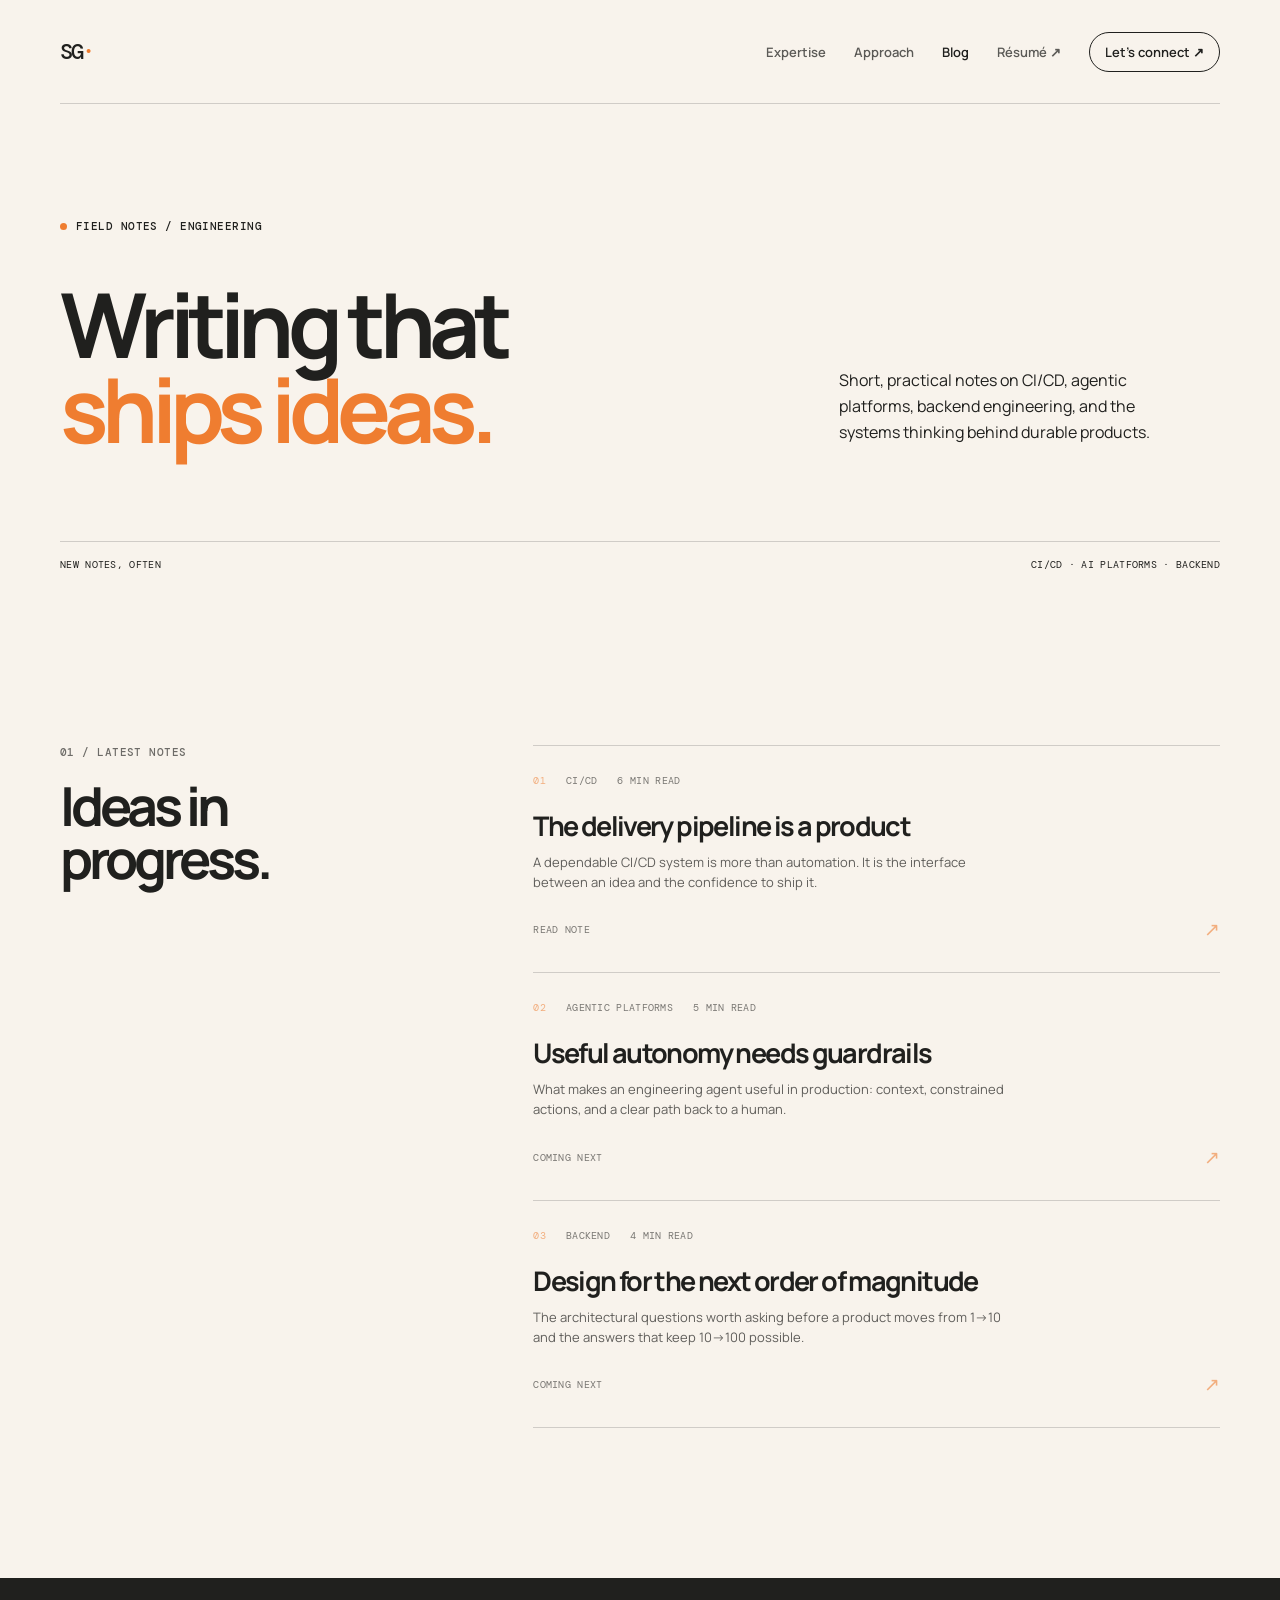
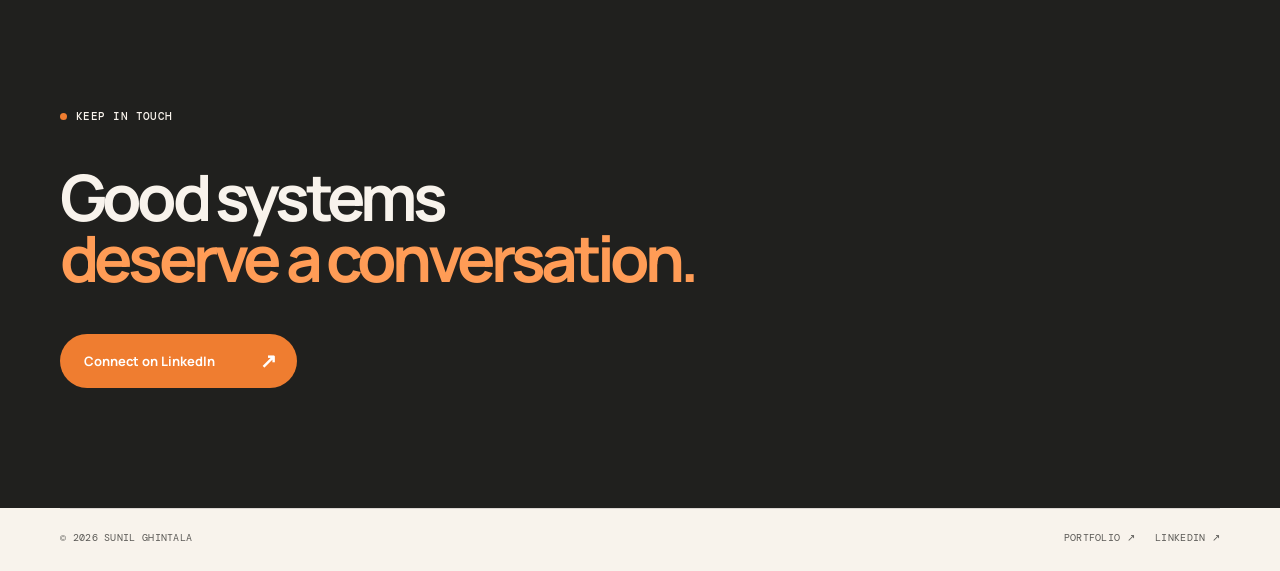
==== blog/index.html @ 512839b2 "Add CI/CD and AI platforms blog section" ====
<!doctype html>
<html lang="en">
  <head>
    <meta charset="UTF-8" />
    <meta name="viewport" content="width=device-width, initial-scale=1.0" />
    <meta name="description" content="Sunil Ghintala's field notes on CI/CD, agentic platforms, backend engineering, and building systems that scale." />
    <meta name="robots" content="index, follow" />
    <link rel="canonical" href="https://sghintala.github.io/blog/" />
    <meta property="og:type" content="website" />
    <meta property="og:url" content="https://sghintala.github.io/blog/" />
    <meta property="og:title" content="Writing — Sunil Ghintala" />
    <meta property="og:description" content="Field notes on CI/CD, agentic platforms, backend engineering, and building systems that scale." />
    <title>Writing — Sunil Ghintala</title>
    <link rel="preconnect" href="https://fonts.googleapis.com" />
    <link rel="preconnect" href="https://fonts.gstatic.com" crossorigin />
    <link href="https://fonts.googleapis.com/css2?family=DM+Mono:wght@400;500&family=Manrope:wght@400;500;600;700;800&display=swap" rel="stylesheet" />
    <link rel="stylesheet" href="../styles.css" />
    <link rel="stylesheet" href="blog.css" />
  </head>
  <body class="blog-page">
    <main>
      <nav class="nav wrap" aria-label="Primary navigation">
        <a class="brand" href="../" aria-label="Sunil Ghintala home">SG<span>·</span></a>
        <div class="nav-links">
          <a href="../#expertise">Expertise</a>
          <a href="../#approach">Approach</a>
          <a class="active" href="./">Blog</a>
          <a href="../assets/Sunil_Ghintala_Resume.pdf" target="_blank" rel="noreferrer">Résumé ↗</a>
          <a class="nav-contact" href="https://www.linkedin.com/in/sunil-ghintala/" target="_blank" rel="noreferrer">Let’s connect <span aria-hidden="true">↗</span></a>
        </div>
      </nav>

      <header class="blog-hero wrap">
        <p class="eyebrow"><span></span> Field notes / Engineering</p>
        <div class="blog-hero-grid">
          <h1>Writing that<br /><em>ships ideas.</em></h1>
          <p>Short, practical notes on CI/CD, agentic platforms, backend engineering, and the systems thinking behind durable products.</p>
        </div>
        <div class="blog-rule"><span>New notes, often</span><span>CI/CD · AI platforms · Backend</span></div>
      </header>

      <section class="posts wrap" aria-labelledby="latest-heading">
        <div class="posts-heading">
          <p class="label">01 / Latest notes</p>
          <h2 id="latest-heading">Ideas in<br />progress.</h2>
        </div>
        <div class="post-list">
          <article class="post-card featured-post">
            <div class="post-meta"><span>01</span><span>CI/CD</span><span>6 min read</span></div>
            <h3><a href="delivery-pipeline-is-a-product.html">The delivery pipeline is a product</a></h3>
            <p>A dependable CI/CD system is more than automation. It is the interface between an idea and the confidence to ship it.</p>
            <div class="post-bottom"><span>Read note</span><a class="post-arrow" href="delivery-pipeline-is-a-product.html" aria-label="Read The delivery pipeline is a product">↗</a></div>
          </article>
          <article class="post-card">
            <div class="post-meta"><span>02</span><span>Agentic platforms</span><span>5 min read</span></div>
            <h3>Useful autonomy needs guardrails</h3>
            <p>What makes an engineering agent useful in production: context, constrained actions, and a clear path back to a human.</p>
            <div class="post-bottom"><span>Coming next</span><span class="post-arrow">↗</span></div>
          </article>
          <article class="post-card">
            <div class="post-meta"><span>03</span><span>Backend</span><span>4 min read</span></div>
            <h3>Design for the next order of magnitude</h3>
            <p>The architectural questions worth asking before a product moves from 1→10 and the answers that keep 10→100 possible.</p>
            <div class="post-bottom"><span>Coming next</span><span class="post-arrow">↗</span></div>
          </article>
        </div>
      </section>

      <section class="blog-cta">
        <div class="wrap blog-cta-inner">
          <p class="eyebrow"><span></span> Keep in touch</p>
          <h2>Good systems<br /><em>deserve a conversation.</em></h2>
          <a class="cta" href="https://www.linkedin.com/in/sunil-ghintala/" target="_blank" rel="noreferrer">Connect on LinkedIn <span>↗</span></a>
        </div>
      </section>
    </main>
    <footer class="wrap"><span>© <span id="year"></span> Sunil Ghintala</span><span class="footer-links"><a href="../">Portfolio ↗</a><a href="https://www.linkedin.com/in/sunil-ghintala/" target="_blank" rel="noreferrer">LinkedIn ↗</a></span></footer>
    <script>document.getElementById('year').textContent = new Date().getFullYear();</script>
  </body>
</html>
---- styles.css ----
:root { --ink:#20201e; --cream:#f8f3ec; --orange:#ef7d30; --line:rgba(32,32,30,.18); }
* { box-sizing:border-box; }
html { scroll-behavior:smooth; }
body { margin:0; background:var(--cream); color:var(--ink); font-family:Manrope,Arial,sans-serif; }
a { color:inherit; text-decoration:none; }
.wrap { width:min(1160px, calc(100% - 56px)); margin-inline:auto; }
.nav { height:104px; display:flex; justify-content:space-between; align-items:center; border-bottom:1px solid var(--line); }
.brand { font:500 22px/1 "DM Mono",monospace; letter-spacing:-.1em; }.brand span{ color:var(--orange); }
.nav-links { display:flex; align-items:center; gap:28px; font-size:13px; font-weight:600; }.nav-links>a:not(.nav-contact){ opacity:.72; transition:opacity .2s; }.nav-links>a:not(.nav-contact):hover{opacity:1;}
.nav-contact { border:1px solid var(--ink); border-radius:999px; padding:10px 15px; transition:background .2s,color .2s; }.nav-contact:hover{background:var(--ink);color:var(--cream)}
.hero { padding:105px 0 34px; }.eyebrow,.label { font:500 11px/1.4 "DM Mono",monospace; text-transform:uppercase; letter-spacing:.04em; }.eyebrow{ display:flex;align-items:center;gap:9px; }.eyebrow span{ width:7px;height:7px;border-radius:50%;background:var(--orange);display:inline-block; }
.hero-grid { display:grid;grid-template-columns:1.55fr .7fr;gap:45px;align-items:end;margin-top:47px; }.hero h1,.closing h2,.section-heading h2 { margin:0; letter-spacing:-.075em; font-size:clamp(50px,7.35vw,104px); font-weight:700; line-height:.94; }.hero h1 em,.closing h2 em { color:var(--orange); font-style:normal; }
.hero-intro { max-width:330px; padding-bottom:6px; }.hero-intro p{ font-size:16px;line-height:1.65;margin:0 0 30px; }.hero-actions{display:flex;flex-wrap:wrap;gap:22px}.text-link{font-size:13px;font-weight:700;border-bottom:1px solid var(--ink);padding-bottom:7px;}.text-link span{color:var(--orange);margin-left:6px;font-size:17px;}
.hero-footer { display:flex; justify-content:space-between; margin-top:92px; padding-top:16px; border-top:1px solid var(--line); font:400 10px "DM Mono",monospace; text-transform:uppercase; letter-spacing:.03em; }
.expertise { padding:150px 0 144px; display:grid;grid-template-columns:.74fr 1.26fr;gap:70px; }.section-heading h2{font-size:clamp(34px,4.2vw,58px); margin-top:20px;line-height:.98;}.label{opacity:.64;margin:0;}
.capabilities { border-top:1px solid var(--line); }.capability{min-height:168px;border-bottom:1px solid var(--line); display:grid;grid-template-columns:48px 1fr 28px;gap:15px;padding:25px 0;transition:padding .25s,background .25s;}.capability:hover{padding-inline:13px;background:rgba(239,125,48,.09)}.number{font:400 11px "DM Mono",monospace;opacity:.6}.capability h3{margin:0;font-size:23px;letter-spacing:-.05em;line-height:1.05}.capability p{margin:14px 0 0;max-width:430px;font-size:13px;line-height:1.55;opacity:.7}.arrow{font-size:19px;color:var(--orange);}
.writing{padding:0 0 150px;display:grid;grid-template-columns:.74fr 1.26fr;gap:70px}.writing-copy{border-top:1px solid var(--line);padding-top:23px;max-width:500px}.writing-copy p{font-size:22px;line-height:1.3;letter-spacing:-.04em;margin:0 0 29px}.writing-copy .text-link{display:inline-block}
.approach { background:var(--ink); color:var(--cream); padding:126px 0; }.approach-inner{display:grid;grid-template-columns:.85fr 1.15fr;gap:80px;}.light .label{opacity:.55}.stages{border-top:1px solid rgba(248,243,236,.28)}.stage{padding:24px 0 28px;border-bottom:1px solid rgba(248,243,236,.28);display:grid;grid-template-columns:48px 1fr;gap:15px;font-size:13px;line-height:1.6}.stage>span{font:400 11px "DM Mono",monospace;opacity:.55}.stage-title{font-size:24px;letter-spacing:-.05em;font-weight:700;line-height:1;margin:0 0 11px;color:#ff9c56}.stage div>p:last-child{max-width:410px;margin:0;color:rgba(248,243,236,.66)}
.closing{padding:140px 0 130px}.closing h2{margin-top:45px}.cta{display:inline-flex;align-items:center;gap:45px;margin-top:52px;background:var(--orange);color:#fff;padding:18px 20px 18px 24px;border-radius:999px;font-size:13px;font-weight:700;transition:transform .2s,background .2s}.cta:hover{transform:translateY(-3px);background:#dd6c20}.cta span{font-size:20px;line-height:0}footer{border-top:1px solid var(--line);padding:22px 0 27px;display:flex;justify-content:space-between;font:400 10px "DM Mono",monospace;text-transform:uppercase;letter-spacing:.03em;opacity:.72}.footer-links{display:flex;gap:20px}
@media (max-width:700px){.wrap{width:min(100% - 36px,1160px)}.nav{height:75px}.nav-links>a:not(.nav-contact){display:none}.nav-contact{font-size:12px;padding:8px 12px}.hero{padding-top:72px}.hero-grid,.expertise,.writing,.approach-inner{grid-template-columns:1fr;gap:36px}.hero-intro{max-width:390px}.hero-footer{margin-top:64px;gap:12px;line-height:1.5}.hero-footer p:last-child{text-align:right}.expertise{padding:92px 0}.writing{padding-bottom:92px}.writing-copy p{font-size:19px}.capability{min-height:150px}.approach{padding:90px 0}.closing{padding:95px 0}.closing h2{margin-top:34px}.cta{margin-top:38px}footer{font-size:9px}}
---- blog/blog.css ----
.blog-page .nav-links .active{opacity:1}.blog-hero{padding:104px 0 34px}.blog-hero-grid{display:grid;grid-template-columns:1.3fr .7fr;gap:70px;align-items:end;margin-top:48px}.blog-hero h1{margin:0;letter-spacing:-.075em;font-size:clamp(50px,7vw,96px);font-weight:700;line-height:.94}.blog-hero h1 em{color:var(--orange);font-style:normal}.blog-hero-grid>p{max-width:330px;margin:0 0 5px;font-size:16px;line-height:1.65}.blog-rule{display:flex;justify-content:space-between;border-top:1px solid var(--line);padding-top:16px;margin-top:90px;font:400 10px "DM Mono",monospace;text-transform:uppercase;letter-spacing:.03em}.posts{padding:140px 0 150px;display:grid;grid-template-columns:.74fr 1.26fr;gap:70px}.posts-heading h2{font-size:clamp(34px,4.2vw,58px);margin-top:20px;letter-spacing:-.075em;line-height:.98}.post-list{border-top:1px solid var(--line)}.post-card{padding:28px 0 30px;border-bottom:1px solid var(--line);transition:padding .25s,background .25s}.post-card:hover{padding-inline:13px;background:rgba(239,125,48,.09)}.post-meta{display:flex;gap:20px;font:400 10px "DM Mono",monospace;text-transform:uppercase;letter-spacing:.03em;opacity:.58}.post-meta span:first-child{color:var(--orange);opacity:1}.post-card h3{font-size:27px;line-height:1.04;letter-spacing:-.06em;margin:25px 0 12px}.post-card p{font-size:13px;line-height:1.55;opacity:.7;max-width:480px;margin:0}.post-bottom{display:flex;justify-content:space-between;align-items:center;margin-top:25px;font:400 10px "DM Mono",monospace;text-transform:uppercase;letter-spacing:.03em;opacity:.58}.post-arrow{font-size:19px;color:var(--orange);opacity:1}.blog-cta{background:var(--ink);color:var(--cream);padding:120px 0}.blog-cta h2{margin:43px 0 0;letter-spacing:-.075em;font-size:clamp(40px,5vw,70px);line-height:.95}.blog-cta h2 em{font-style:normal;color:#ff9c56}.blog-cta .cta{margin-top:45px}.blog-page footer{background:var(--cream)}
@media(max-width:700px){.blog-hero{padding-top:72px}.blog-hero-grid,.posts{grid-template-columns:1fr;gap:36px}.blog-hero-grid>p{max-width:390px}.blog-rule{margin-top:64px;gap:14px;line-height:1.5}.blog-rule span:last-child{text-align:right}.posts{padding:92px 0}.post-card h3{font-size:24px}.blog-cta{padding:90px 0}.blog-cta h2{margin-top:34px}}
.article-shell{padding:105px 0 135px}.article-header{max-width:920px}.back-link{font:400 11px "DM Mono",monospace;text-transform:uppercase;letter-spacing:.03em;opacity:.65}.article-meta{display:flex;gap:20px;margin-top:68px;font:400 10px "DM Mono",monospace;text-transform:uppercase;letter-spacing:.03em;opacity:.6}.article-meta span:first-child{color:var(--orange);opacity:1}.article-header h1{margin:27px 0 0;letter-spacing:-.075em;font-size:clamp(52px,7vw,98px);line-height:.93}.article-header h1 em{font-style:normal;color:var(--orange)}.article-dek{font-size:20px;line-height:1.45;letter-spacing:-.04em;max-width:530px;margin:36px 0 0;opacity:.72}.article-body{max-width:660px;margin-top:100px}.article-body p{font-size:17px;line-height:1.78;margin:0 0 26px}.article-body .dropcap:first-letter{font-size:66px;line-height:.78;float:left;padding:8px 9px 0 0;font-weight:700;color:var(--orange)}.article-body h2{font-size:30px;letter-spacing:-.06em;line-height:1.05;margin:67px 0 18px}.article-body ul{padding-left:22px;margin:0 0 28px}.article-body li{font-size:16px;line-height:1.8;padding-left:5px}.article-signoff{display:flex;justify-content:space-between;border-top:1px solid var(--line);padding-top:19px;margin-top:65px;font:400 11px "DM Mono",monospace;text-transform:uppercase;letter-spacing:.03em}.article-signoff a{color:var(--orange)}
@media(max-width:700px){.article-shell{padding:72px 0 95px}.article-meta{margin-top:48px;gap:11px;flex-wrap:wrap}.article-header h1{font-size:clamp(46px,14vw,75px)}.article-dek{font-size:18px}.article-body{margin-top:70px}.article-body p{font-size:16px}.article-body h2{font-size:27px;margin-top:52px}.article-signoff{gap:20px;line-height:1.5;flex-wrap:wrap}}
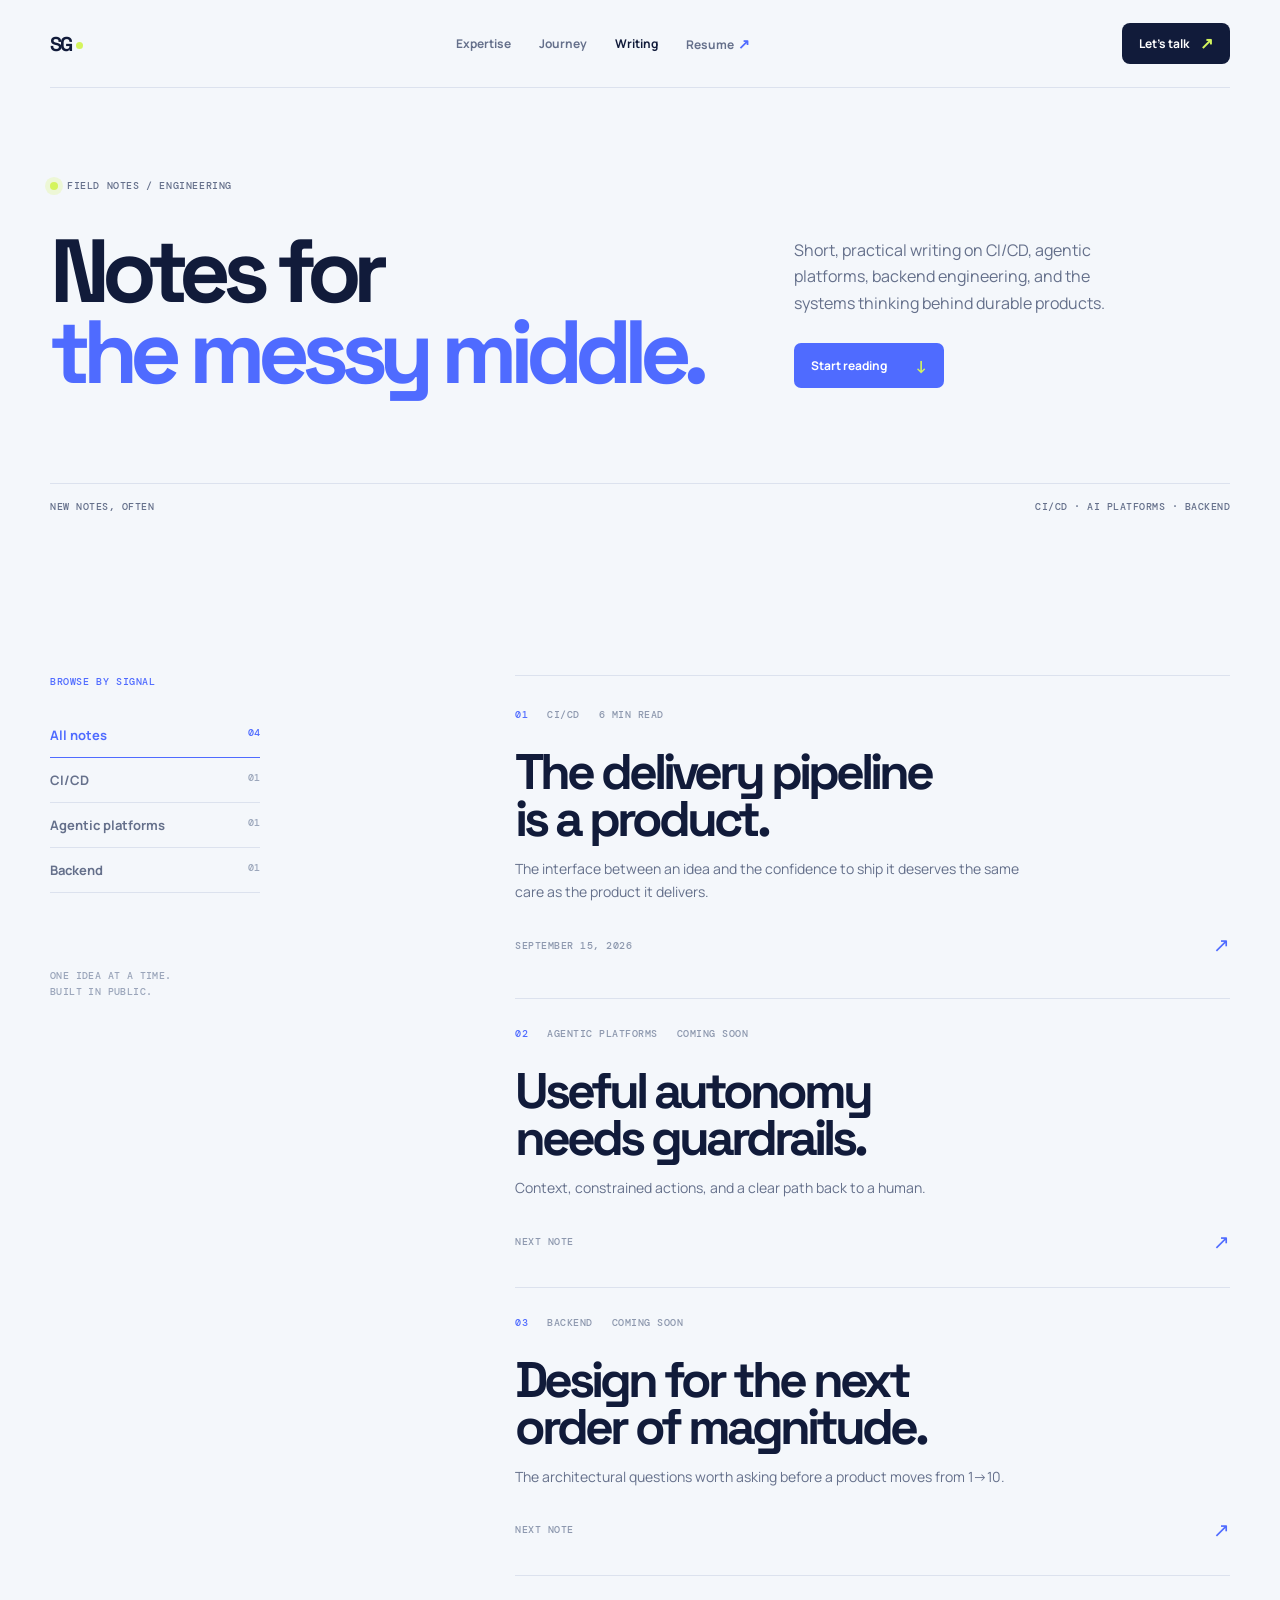
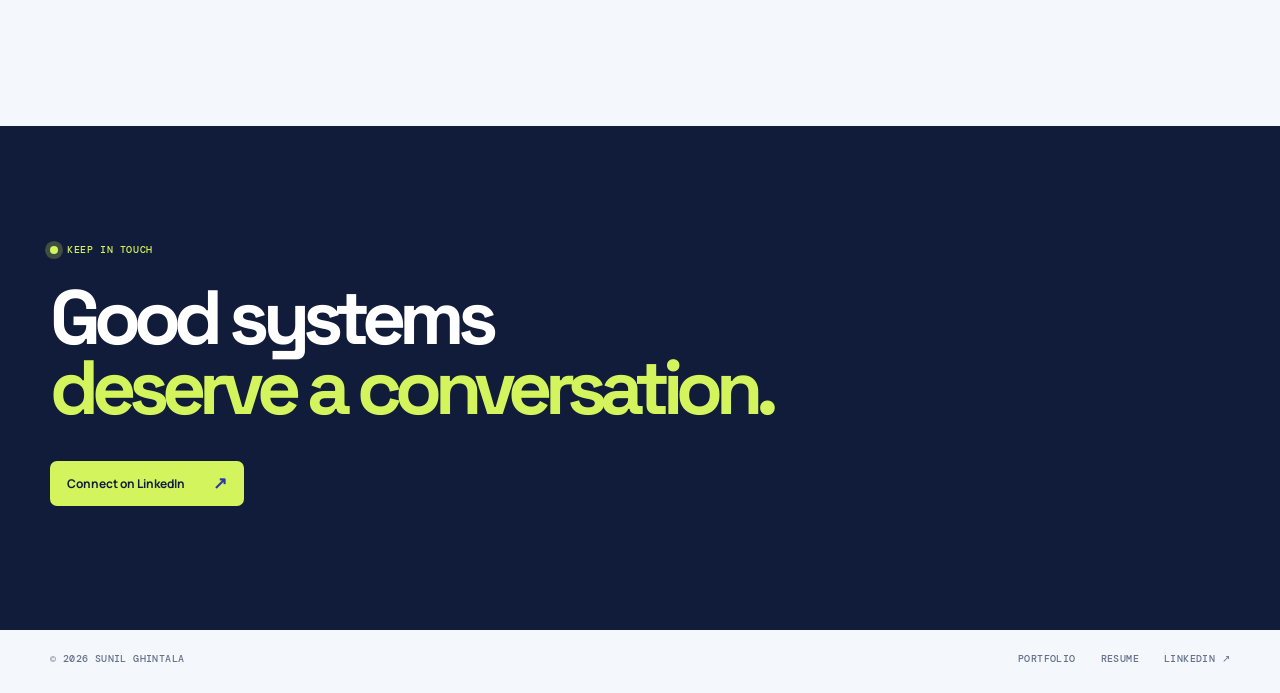
==== commit 30229178: "Redesign portfolio with proof-led navy and lime system" ====
--- a/blog/index.html
+++ b/blog/index.html
@@ -13,68 +13,33 @@
     <title>Writing — Sunil Ghintala</title>
     <link rel="preconnect" href="https://fonts.googleapis.com" />
     <link rel="preconnect" href="https://fonts.gstatic.com" crossorigin />
-    <link href="https://fonts.googleapis.com/css2?family=DM+Mono:wght@400;500&family=Manrope:wght@400;500;600;700;800&display=swap" rel="stylesheet" />
+    <link href="https://fonts.googleapis.com/css2?family=DM+Mono:wght@400;500&family=Manrope:wght@400;500;600;700;800&family=Space+Grotesk:wght@500;600;700&display=swap" rel="stylesheet" />
     <link rel="stylesheet" href="../styles.css" />
     <link rel="stylesheet" href="blog.css" />
   </head>
   <body class="blog-page">
+    <header class="site-header wrap">
+      <a class="logo" href="../" aria-label="Sunil Ghintala home"><span>SG</span><i></i></a>
+      <nav aria-label="Primary navigation"><a href="../#expertise">Expertise</a><a href="../#journey">Journey</a><a class="active" href="./">Writing</a><a href="../assets/Sunil_Ghintala_Resume.pdf" target="_blank" rel="noreferrer">Resume <b>↗</b></a></nav>
+      <a class="header-cta" href="https://www.linkedin.com/in/sunil-ghintala/" target="_blank" rel="noreferrer">Let’s talk <span>↗</span></a>
+    </header>
     <main>
-      <nav class="nav wrap" aria-label="Primary navigation">
-        <a class="brand" href="../" aria-label="Sunil Ghintala home">SG<span>·</span></a>
-        <div class="nav-links">
-          <a href="../#expertise">Expertise</a>
-          <a href="../#approach">Approach</a>
-          <a class="active" href="./">Blog</a>
-          <a href="../assets/Sunil_Ghintala_Resume.pdf" target="_blank" rel="noreferrer">Résumé ↗</a>
-          <a class="nav-contact" href="https://www.linkedin.com/in/sunil-ghintala/" target="_blank" rel="noreferrer">Let’s connect <span aria-hidden="true">↗</span></a>
-        </div>
-      </nav>
-
       <header class="blog-hero wrap">
-        <p class="eyebrow"><span></span> Field notes / Engineering</p>
-        <div class="blog-hero-grid">
-          <h1>Writing that<br /><em>ships ideas.</em></h1>
-          <p>Short, practical notes on CI/CD, agentic platforms, backend engineering, and the systems thinking behind durable products.</p>
-        </div>
+        <p class="kicker"><span class="pulse"></span> Field notes / Engineering</p>
+        <div class="blog-hero-grid"><div><h1>Notes for<br /><mark>the messy middle.</mark></h1></div><div><p>Short, practical writing on CI/CD, agentic platforms, backend engineering, and the systems thinking behind durable products.</p><a class="button button-primary" href="#latest">Start reading <span>↓</span></a></div></div>
         <div class="blog-rule"><span>New notes, often</span><span>CI/CD · AI platforms · Backend</span></div>
       </header>
-
-      <section class="posts wrap" aria-labelledby="latest-heading">
-        <div class="posts-heading">
-          <p class="label">01 / Latest notes</p>
-          <h2 id="latest-heading">Ideas in<br />progress.</h2>
-        </div>
-        <div class="post-list">
-          <article class="post-card featured-post">
-            <div class="post-meta"><span>01</span><span>CI/CD</span><span>6 min read</span></div>
-            <h3><a href="delivery-pipeline-is-a-product.html">The delivery pipeline is a product</a></h3>
-            <p>A dependable CI/CD system is more than automation. It is the interface between an idea and the confidence to ship it.</p>
-            <div class="post-bottom"><span>Read note</span><a class="post-arrow" href="delivery-pipeline-is-a-product.html" aria-label="Read The delivery pipeline is a product">↗</a></div>
-          </article>
-          <article class="post-card">
-            <div class="post-meta"><span>02</span><span>Agentic platforms</span><span>5 min read</span></div>
-            <h3>Useful autonomy needs guardrails</h3>
-            <p>What makes an engineering agent useful in production: context, constrained actions, and a clear path back to a human.</p>
-            <div class="post-bottom"><span>Coming next</span><span class="post-arrow">↗</span></div>
-          </article>
-          <article class="post-card">
-            <div class="post-meta"><span>03</span><span>Backend</span><span>4 min read</span></div>
-            <h3>Design for the next order of magnitude</h3>
-            <p>The architectural questions worth asking before a product moves from 1→10 and the answers that keep 10→100 possible.</p>
-            <div class="post-bottom"><span>Coming next</span><span class="post-arrow">↗</span></div>
-          </article>
+      <section class="blog-content wrap" id="latest">
+        <aside class="blog-sidebar"><p class="eyebrow">Browse by signal</p><a class="topic active" href="#latest">All notes <span>04</span></a><a class="topic" href="#cicd">CI/CD <span>01</span></a><a class="topic" href="#agents">Agentic platforms <span>01</span></a><a class="topic" href="#backend">Backend <span>01</span></a><p class="sidebar-note">One idea at a time.<br />Built in public.</p></aside>
+        <div class="post-feed">
+          <article class="post-card post-featured" id="cicd"><div class="post-meta"><span>01</span><span>CI/CD</span><span>6 min read</span></div><h2><a href="delivery-pipeline-is-a-product.html">The delivery pipeline<br />is a product.</a></h2><p>The interface between an idea and the confidence to ship it deserves the same care as the product it delivers.</p><div class="post-bottom"><time datetime="2026-09-15">September 15, 2026</time><a class="post-arrow" href="delivery-pipeline-is-a-product.html" aria-label="Read The delivery pipeline is a product">↗</a></div></article>
+          <article class="post-card" id="agents"><div class="post-meta"><span>02</span><span>Agentic platforms</span><span>Coming soon</span></div><h2>Useful autonomy<br />needs guardrails.</h2><p>Context, constrained actions, and a clear path back to a human.</p><div class="post-bottom"><span>Next note</span><span class="post-arrow">↗</span></div></article>
+          <article class="post-card" id="backend"><div class="post-meta"><span>03</span><span>Backend</span><span>Coming soon</span></div><h2>Design for the next<br />order of magnitude.</h2><p>The architectural questions worth asking before a product moves from 1→10.</p><div class="post-bottom"><span>Next note</span><span class="post-arrow">↗</span></div></article>
         </div>
       </section>
-
-      <section class="blog-cta">
-        <div class="wrap blog-cta-inner">
-          <p class="eyebrow"><span></span> Keep in touch</p>
-          <h2>Good systems<br /><em>deserve a conversation.</em></h2>
-          <a class="cta" href="https://www.linkedin.com/in/sunil-ghintala/" target="_blank" rel="noreferrer">Connect on LinkedIn <span>↗</span></a>
-        </div>
-      </section>
+      <section class="blog-cta"><div class="wrap"><p class="eyebrow eyebrow-light"><span class="pulse"></span> Keep in touch</p><h2>Good systems<br /><em>deserve a conversation.</em></h2><a class="button button-primary" href="https://www.linkedin.com/in/sunil-ghintala/" target="_blank" rel="noreferrer">Connect on LinkedIn <span>↗</span></a></div></section>
     </main>
-    <footer class="wrap"><span>© <span id="year"></span> Sunil Ghintala</span><span class="footer-links"><a href="../">Portfolio ↗</a><a href="https://www.linkedin.com/in/sunil-ghintala/" target="_blank" rel="noreferrer">LinkedIn ↗</a></span></footer>
+    <footer class="site-footer wrap"><span>© <span id="year"></span> Sunil Ghintala</span><span class="footer-links"><a href="../">Portfolio</a><a href="../assets/Sunil_Ghintala_Resume.pdf" target="_blank" rel="noreferrer">Resume</a><a href="https://www.linkedin.com/in/sunil-ghintala/" target="_blank" rel="noreferrer">LinkedIn ↗</a></span></footer>
     <script>document.getElementById('year').textContent = new Date().getFullYear();</script>
   </body>
 </html>
--- a/styles.css
+++ b/styles.css
@@ -1,20 +1,88 @@
-:root { --ink:#20201e; --cream:#f8f3ec; --orange:#ef7d30; --line:rgba(32,32,30,.18); }
-* { box-sizing:border-box; }
-html { scroll-behavior:smooth; }
-body { margin:0; background:var(--cream); color:var(--ink); font-family:Manrope,Arial,sans-serif; }
-a { color:inherit; text-decoration:none; }
-.wrap { width:min(1160px, calc(100% - 56px)); margin-inline:auto; }
-.nav { height:104px; display:flex; justify-content:space-between; align-items:center; border-bottom:1px solid var(--line); }
-.brand { font:500 22px/1 "DM Mono",monospace; letter-spacing:-.1em; }.brand span{ color:var(--orange); }
-.nav-links { display:flex; align-items:center; gap:28px; font-size:13px; font-weight:600; }.nav-links>a:not(.nav-contact){ opacity:.72; transition:opacity .2s; }.nav-links>a:not(.nav-contact):hover{opacity:1;}
-.nav-contact { border:1px solid var(--ink); border-radius:999px; padding:10px 15px; transition:background .2s,color .2s; }.nav-contact:hover{background:var(--ink);color:var(--cream)}
-.hero { padding:105px 0 34px; }.eyebrow,.label { font:500 11px/1.4 "DM Mono",monospace; text-transform:uppercase; letter-spacing:.04em; }.eyebrow{ display:flex;align-items:center;gap:9px; }.eyebrow span{ width:7px;height:7px;border-radius:50%;background:var(--orange);display:inline-block; }
-.hero-grid { display:grid;grid-template-columns:1.55fr .7fr;gap:45px;align-items:end;margin-top:47px; }.hero h1,.closing h2,.section-heading h2 { margin:0; letter-spacing:-.075em; font-size:clamp(50px,7.35vw,104px); font-weight:700; line-height:.94; }.hero h1 em,.closing h2 em { color:var(--orange); font-style:normal; }
-.hero-intro { max-width:330px; padding-bottom:6px; }.hero-intro p{ font-size:16px;line-height:1.65;margin:0 0 30px; }.hero-actions{display:flex;flex-wrap:wrap;gap:22px}.text-link{font-size:13px;font-weight:700;border-bottom:1px solid var(--ink);padding-bottom:7px;}.text-link span{color:var(--orange);margin-left:6px;font-size:17px;}
-.hero-footer { display:flex; justify-content:space-between; margin-top:92px; padding-top:16px; border-top:1px solid var(--line); font:400 10px "DM Mono",monospace; text-transform:uppercase; letter-spacing:.03em; }
-.expertise { padding:150px 0 144px; display:grid;grid-template-columns:.74fr 1.26fr;gap:70px; }.section-heading h2{font-size:clamp(34px,4.2vw,58px); margin-top:20px;line-height:.98;}.label{opacity:.64;margin:0;}
-.capabilities { border-top:1px solid var(--line); }.capability{min-height:168px;border-bottom:1px solid var(--line); display:grid;grid-template-columns:48px 1fr 28px;gap:15px;padding:25px 0;transition:padding .25s,background .25s;}.capability:hover{padding-inline:13px;background:rgba(239,125,48,.09)}.number{font:400 11px "DM Mono",monospace;opacity:.6}.capability h3{margin:0;font-size:23px;letter-spacing:-.05em;line-height:1.05}.capability p{margin:14px 0 0;max-width:430px;font-size:13px;line-height:1.55;opacity:.7}.arrow{font-size:19px;color:var(--orange);}
-.writing{padding:0 0 150px;display:grid;grid-template-columns:.74fr 1.26fr;gap:70px}.writing-copy{border-top:1px solid var(--line);padding-top:23px;max-width:500px}.writing-copy p{font-size:22px;line-height:1.3;letter-spacing:-.04em;margin:0 0 29px}.writing-copy .text-link{display:inline-block}
-.approach { background:var(--ink); color:var(--cream); padding:126px 0; }.approach-inner{display:grid;grid-template-columns:.85fr 1.15fr;gap:80px;}.light .label{opacity:.55}.stages{border-top:1px solid rgba(248,243,236,.28)}.stage{padding:24px 0 28px;border-bottom:1px solid rgba(248,243,236,.28);display:grid;grid-template-columns:48px 1fr;gap:15px;font-size:13px;line-height:1.6}.stage>span{font:400 11px "DM Mono",monospace;opacity:.55}.stage-title{font-size:24px;letter-spacing:-.05em;font-weight:700;line-height:1;margin:0 0 11px;color:#ff9c56}.stage div>p:last-child{max-width:410px;margin:0;color:rgba(248,243,236,.66)}
-.closing{padding:140px 0 130px}.closing h2{margin-top:45px}.cta{display:inline-flex;align-items:center;gap:45px;margin-top:52px;background:var(--orange);color:#fff;padding:18px 20px 18px 24px;border-radius:999px;font-size:13px;font-weight:700;transition:transform .2s,background .2s}.cta:hover{transform:translateY(-3px);background:#dd6c20}.cta span{font-size:20px;line-height:0}footer{border-top:1px solid var(--line);padding:22px 0 27px;display:flex;justify-content:space-between;font:400 10px "DM Mono",monospace;text-transform:uppercase;letter-spacing:.03em;opacity:.72}.footer-links{display:flex;gap:20px}
-@media (max-width:700px){.wrap{width:min(100% - 36px,1160px)}.nav{height:75px}.nav-links>a:not(.nav-contact){display:none}.nav-contact{font-size:12px;padding:8px 12px}.hero{padding-top:72px}.hero-grid,.expertise,.writing,.approach-inner{grid-template-columns:1fr;gap:36px}.hero-intro{max-width:390px}.hero-footer{margin-top:64px;gap:12px;line-height:1.5}.hero-footer p:last-child{text-align:right}.expertise{padding:92px 0}.writing{padding-bottom:92px}.writing-copy p{font-size:19px}.capability{min-height:150px}.approach{padding:90px 0}.closing{padding:95px 0}.closing h2{margin-top:34px}.cta{margin-top:38px}footer{font-size:9px}}
+:root {
+  --navy: #111b3a;
+  --blue: #4f6bff;
+  --blue-dark: #2639a5;
+  --lime: #d4f45d;
+  --paper: #f4f7fb;
+  --ink: #111b3a;
+  --muted: #65708b;
+  --line: #dce2ee;
+  --white: #ffffff;
+}
+
+* { box-sizing: border-box; }
+html { scroll-behavior: smooth; }
+body { margin: 0; background: var(--paper); color: var(--ink); font-family: Manrope, Arial, sans-serif; }
+a { color: inherit; text-decoration: none; }
+.wrap { width: min(1180px, calc(100% - 64px)); margin-inline: auto; }
+
+.site-header { height: 88px; display: flex; align-items: center; justify-content: space-between; gap: 24px; }
+.logo { display: inline-flex; align-items: center; gap: 5px; font-family: "Space Grotesk", sans-serif; font-size: 20px; font-weight: 700; letter-spacing: -.08em; }
+.logo span { letter-spacing: -.09em; }
+.logo i { width: 7px; height: 7px; display: block; background: var(--lime); border-radius: 50%; margin-top: 4px; }
+nav { display: flex; align-items: center; gap: 28px; font-size: 12px; font-weight: 700; color: var(--muted); }
+nav a { transition: color .2s ease; }
+nav a:hover { color: var(--ink); }
+nav b { color: var(--blue); font-size: 14px; margin-left: 2px; }
+.header-cta { display: inline-flex; align-items: center; gap: 11px; background: var(--navy); color: var(--white); padding: 12px 17px; border-radius: 8px; font-size: 12px; font-weight: 700; transition: transform .2s ease, background .2s ease; }
+.header-cta span { color: var(--lime); font-size: 16px; line-height: .7; }
+.header-cta:hover { transform: translateY(-2px); background: var(--blue-dark); }
+
+.hero { min-height: 675px; padding: 79px 0 88px; display: grid; grid-template-columns: 1.12fr .88fr; gap: 80px; align-items: center; }
+.kicker, .eyebrow { display: flex; align-items: center; gap: 9px; margin: 0; font: 500 10px/1.4 "DM Mono", monospace; letter-spacing: .06em; text-transform: uppercase; color: var(--muted); }
+.pulse { width: 8px; height: 8px; background: var(--lime); border-radius: 50%; box-shadow: 0 0 0 5px rgba(212, 244, 93, .23); }
+.hero h1 { max-width: 720px; margin: 27px 0 28px; font: 700 clamp(54px, 7.2vw, 104px)/.92 "Space Grotesk", sans-serif; letter-spacing: -.085em; }
+.hero h1 mark { display: inline; color: var(--blue); background: none; }
+.hero-lede { max-width: 520px; color: var(--muted); font-size: 17px; line-height: 1.65; margin: 0; }
+.hero-actions { display: flex; flex-wrap: wrap; gap: 12px; margin-top: 35px; }
+.button { display: inline-flex; align-items: center; justify-content: space-between; gap: 28px; padding: 14px 17px; border-radius: 7px; font-size: 12px; font-weight: 700; transition: transform .2s ease, background .2s ease, border-color .2s ease; }
+.button span { font-size: 17px; line-height: .7; }
+.button:hover { transform: translateY(-2px); }
+.button-primary { background: var(--blue); color: var(--white); }
+.button-primary span { color: var(--lime); }
+.button-primary:hover { background: var(--blue-dark); }
+.button-ghost { color: var(--ink); border: 1px solid #b8c2d7; background: transparent; }
+.button-ghost span { color: var(--blue); }
+.button-ghost:hover { border-color: var(--blue); background: rgba(79, 107, 255, .05); }
+.proof-row { display: flex; gap: 0; margin-top: 62px; }
+.proof-row div { display: flex; align-items: center; gap: 10px; border-left: 1px solid var(--line); padding: 0 28px; }
+.proof-row div:first-child { border: 0; padding-left: 0; }
+.proof-row strong { font: 700 28px "Space Grotesk", sans-serif; letter-spacing: -.07em; }
+.proof-row span { color: var(--muted); font: 500 9px/1.3 "DM Mono", monospace; text-transform: uppercase; }
+
+.hero-card { position: relative; min-height: 468px; padding: 22px; overflow: hidden; border-radius: 14px; background: var(--navy); color: var(--white); box-shadow: 0 26px 60px rgba(17, 27, 58, .2); }
+.hero-card::before { content: ""; width: 260px; height: 260px; position: absolute; right: -110px; top: -100px; border-radius: 50%; background: rgba(79, 107, 255, .38); filter: blur(2px); }
+.hero-card-head, .hero-card-foot { position: relative; z-index: 1; display: flex; justify-content: space-between; font: 500 10px "DM Mono", monospace; letter-spacing: .06em; text-transform: uppercase; color: #aeb7d2; }
+.status { display: flex; align-items: center; gap: 8px; color: var(--white); }
+.status i { width: 6px; height: 6px; display: block; border-radius: 50%; background: var(--lime); }
+.system-map { position: relative; min-height: 360px; margin: 15px 0; overflow: hidden; border-top: 1px solid rgba(255,255,255,.11); border-bottom: 1px solid rgba(255,255,255,.11); }
+.map-grid { position: absolute; inset: 0; opacity: .25; background-image: linear-gradient(rgba(255,255,255,.09) 1px, transparent 1px), linear-gradient(90deg, rgba(255,255,255,.09) 1px, transparent 1px); background-size: 36px 36px; }
+.map-node { position: absolute; display: flex; flex-direction: column; justify-content: space-between; width: 105px; height: 78px; padding: 10px; border: 1px solid rgba(255,255,255,.38); border-radius: 6px; background: rgba(17,27,58,.76); font: 600 10px/1.1 "Space Grotesk", sans-serif; letter-spacing: .02em; }
+.map-node small { font: 500 9px "DM Mono", monospace; color: var(--lime); }.map-node b { font-weight: 600; }
+.node-core { left: 50%; top: 137px; width: 145px; height: 99px; transform: translateX(-50%); border-color: var(--lime); box-shadow: 0 0 0 7px rgba(212,244,93,.08); background: rgba(79,107,255,.35); }
+.node-ci { left: 18px; top: 45px; }.node-api { right: 18px; top: 45px; }.node-scale { left: 50%; bottom: 24px; transform: translateX(-50%); }
+.map-line { position: absolute; display: block; height: 1px; background: linear-gradient(90deg, transparent, var(--lime)); transform-origin: left center; opacity: .75; }
+.line-a { width: 190px; left: 107px; top: 124px; transform: rotate(32deg); }.line-b { width: 190px; right: 107px; top: 124px; transform: rotate(148deg); background: linear-gradient(90deg, transparent, var(--blue)); }.line-c { width: 145px; left: 50%; top: 236px; transform: rotate(90deg); background: linear-gradient(90deg, transparent, var(--lime)); }
+.hero-card-foot { color: var(--white); }.card-arrow { color: var(--lime); font-size: 17px; }
+
+.experience-strip { border-top: 1px solid var(--line); border-bottom: 1px solid var(--line); background: var(--white); }
+.strip-inner { min-height: 72px; display: flex; align-items: center; justify-content: space-between; gap: 20px; color: #99a4bb; font: 600 12px "Space Grotesk", sans-serif; letter-spacing: .12em; }
+.strip-label { color: var(--muted); font: 500 10px "DM Mono", monospace; letter-spacing: .04em; text-transform: uppercase; }
+
+.section { padding: 150px 0; }
+.expertise-section { display: grid; grid-template-columns: .72fr 1.28fr; gap: 80px; }
+.eyebrow { color: var(--blue); }.section-intro h2, .writing-head h2 { margin: 22px 0 22px; font: 700 clamp(42px, 5vw, 68px)/.93 "Space Grotesk", sans-serif; letter-spacing: -.085em; }.section-intro h2 em, .writing-head h2 em { color: var(--blue); font-style: normal; }.intro-note { max-width: 260px; margin: 0; color: var(--muted); font-size: 13px; line-height: 1.65; }
+.expertise-grid { display: grid; grid-template-columns: repeat(2, 1fr); gap: 15px; }.expertise-card { min-height: 285px; display: flex; flex-direction: column; padding: 23px; border-radius: 9px; }.expertise-card:nth-child(3) { grid-column: span 2; min-height: 240px; }.card-index { font: 500 10px "DM Mono", monospace; opacity: .7; }.expertise-card h3 { margin: 24px 0 12px; font: 700 31px/.94 "Space Grotesk", sans-serif; letter-spacing: -.065em; }.expertise-card p { max-width: 275px; margin: 0; font-size: 12px; line-height: 1.55; opacity: .75; }.expertise-card a { display: flex; justify-content: space-between; margin-top: auto; padding-top: 24px; font: 600 10px "DM Mono", monospace; text-transform: uppercase; letter-spacing: .04em; }.expertise-card a span { font-size: 17px; line-height: .6; }.card-blue { background: var(--blue); color: var(--white); }.card-blue a { color: var(--lime); }.card-lime { background: var(--lime); color: var(--navy); }.card-lime a { color: var(--blue-dark); }.card-dark { background: var(--navy); color: var(--white); }.card-dark a { color: var(--lime); }
+.icon { position: relative; width: 48px; height: 42px; }.icon i { position: absolute; display: block; }.icon-flow i { width: 13px; height: 13px; border: 2px solid currentColor; border-radius: 50%; }.icon-flow i:nth-child(1){left:0;top:15px}.icon-flow i:nth-child(2){left:18px;top:0}.icon-flow i:nth-child(3){left:35px;top:25px}.icon-flow:before,.icon-flow:after{content:"";position:absolute;width:21px;height:1px;background:currentColor;transform-origin:left}.icon-flow:before{left:10px;top:20px;transform:rotate(-42deg)}.icon-flow:after{left:29px;top:17px;transform:rotate(35deg)}.icon-orbit{border:1px solid currentColor;border-radius:50%;width:40px;height:40px;transform:rotate(-25deg)}.icon-orbit:before,.icon-orbit:after{content:"";position:absolute;inset:5px;border:1px solid currentColor;border-radius:50%;transform:rotate(60deg)}.icon-orbit:after{inset:15px;background:currentColor;border:0}.icon-stack i{left:3px;width:37px;height:16px;border:1px solid currentColor;border-radius:3px;transform:skewY(-11deg)}.icon-stack i:nth-child(1){top:0}.icon-stack i:nth-child(2){top:10px}.icon-stack i:nth-child(3){top:20px}
+
+.signal-section { padding: 115px 0; background: var(--navy); color: var(--white); }.signal-inner { display: grid; grid-template-columns: .8fr 1.2fr; gap: 100px; }.eyebrow-light { color: var(--lime); }.signal-copy h2 { margin: 23px 0; font: 700 clamp(44px, 5vw, 68px)/.93 "Space Grotesk", sans-serif; letter-spacing: -.085em; }.signal-copy h2 em { color: var(--lime); font-style: normal; }.signal-copy>p:last-child { max-width: 280px; color: #9aa8c8; font-size: 13px; line-height: 1.6; }.signal-stats { border-top: 1px solid rgba(255,255,255,.2); }.signal-stats div { display: flex; align-items: center; justify-content: space-between; padding: 23px 0; border-bottom: 1px solid rgba(255,255,255,.2); }.signal-stats strong { color: var(--lime); font: 700 clamp(34px, 4vw, 55px) "Space Grotesk", sans-serif; letter-spacing: -.08em; }.signal-stats span { width: 145px; color: #9aa8c8; font: 500 10px/1.5 "DM Mono", monospace; text-transform: uppercase; }
+
+.journey-section { display: grid; grid-template-columns: .72fr 1.28fr; gap: 80px; }.journey-list { border-top: 1px solid var(--line); }.journey-list article { display: grid; grid-template-columns: 42px 1fr 80px; align-items: start; gap: 16px; padding: 25px 0 29px; border-bottom: 1px solid var(--line); }.journey-list article>span { color: var(--blue); font: 500 10px "DM Mono", monospace; }.journey-list h3 { margin: 0 0 8px; font: 700 22px "Space Grotesk", sans-serif; letter-spacing: -.05em; }.journey-list p { margin: 0; max-width: 390px; color: var(--muted); font-size: 13px; line-height: 1.55; }.journey-list b { justify-self: end; color: var(--blue); font: 600 11px "DM Mono", monospace; }
+
+.writing-section { padding: 0 0 150px; }.writing-head { display: flex; align-items: end; justify-content: space-between; border-bottom: 1px solid var(--line); padding-bottom: 35px; }.writing-head .button { margin-bottom: 4px; }.writing-grid { display: grid; grid-template-columns: 1.35fr .65fr; gap: 15px; }.writing-card { display: flex; flex-direction: column; min-height: 285px; padding: 25px; background: var(--white); border-radius: 9px; transition: transform .2s ease, box-shadow .2s ease; }.writing-card:hover { transform: translateY(-4px); box-shadow: 0 15px 35px rgba(17, 27, 58, .1); }.featured-writing { background: var(--blue); color: var(--white); }.writing-meta { display: flex; justify-content: space-between; font: 500 10px "DM Mono", monospace; letter-spacing: .04em; text-transform: uppercase; opacity: .75; }.writing-card h3 { margin: 48px 0 14px; font: 700 clamp(28px, 3.2vw, 44px)/.95 "Space Grotesk", sans-serif; letter-spacing: -.07em; }.writing-card p { max-width: 430px; margin: 0; font-size: 13px; line-height: 1.6; opacity: .75; }.writing-link { margin-top: auto; padding-top: 30px; color: var(--lime); font: 600 10px "DM Mono", monospace; text-transform: uppercase; letter-spacing: .04em; }
+
+.closing-section { padding: 122px 0 130px; background: var(--lime); }.closing-inner h2 { max-width: 820px; margin: 26px 0 38px; font: 700 clamp(48px, 6.6vw, 92px)/.91 "Space Grotesk", sans-serif; letter-spacing: -.09em; }.closing-inner h2 em { color: var(--blue); font-style: normal; }.closing-inner .button-primary { background: var(--navy); }.closing-inner .button-primary:hover { background: var(--blue-dark); }
+.site-footer { display: flex; justify-content: space-between; padding: 22px 0 28px; color: var(--muted); font: 500 10px "DM Mono", monospace; letter-spacing: .04em; text-transform: uppercase; }.footer-links { display: flex; gap: 25px; }.footer-links a:hover { color: var(--blue); }
+
+@media (max-width: 800px) { .wrap { width: min(100% - 40px, 1180px); }.site-header { height: 76px; }.site-header nav { display: none; }.header-cta { padding: 10px 13px; }.hero { min-height: auto; padding: 78px 0 80px; grid-template-columns: 1fr; gap: 55px; }.hero h1 { font-size: clamp(53px, 14vw, 90px); }.hero-card { min-height: 420px; }.experience-strip .strip-inner { flex-wrap: wrap; justify-content: flex-start; padding: 19px 0; gap: 14px 22px; }.strip-label { width: 100%; }.section { padding: 95px 0; }.expertise-section,.journey-section,.signal-inner { grid-template-columns: 1fr; gap: 42px; }.expertise-grid { gap: 10px; }.expertise-card:nth-child(3) { grid-column: span 2; }.signal-section { padding: 90px 0; }.writing-section { padding-bottom: 95px; }.writing-grid { grid-template-columns: 1fr; }.writing-card { min-height: 265px; }.closing-section { padding: 90px 0; }.site-footer { gap: 24px; flex-wrap: wrap; } }
+@media (max-width: 520px) { .wrap { width: calc(100% - 32px); }.hero { padding-top: 62px; }.proof-row { justify-content: space-between; }.proof-row div { padding: 0 12px; gap: 6px; }.proof-row div:first-child { padding-left: 0; }.proof-row strong { font-size: 23px; }.proof-row span { font-size: 8px; }.hero-card { min-height: 390px; padding: 17px; }.system-map { min-height: 300px; }.map-node { transform: scale(.84); }.node-core { transform: translateX(-50%) scale(.84); }.node-scale { transform: translateX(-50%) scale(.84); }.node-ci { left: -2px; }.node-api { right: -2px; }.line-a { left: 77px; width: 160px; }.line-b { right: 77px; width: 160px; }.writing-head { display: block; }.writing-head .button { margin-top: 25px; }.journey-list article { grid-template-columns: 30px 1fr; }.journey-list b { grid-column: 2; justify-self: start; margin-top: 12px; }.footer-links { gap: 15px; } }
--- a/blog/blog.css
+++ b/blog/blog.css
@@ -1,4 +1,44 @@
-.blog-page .nav-links .active{opacity:1}.blog-hero{padding:104px 0 34px}.blog-hero-grid{display:grid;grid-template-columns:1.3fr .7fr;gap:70px;align-items:end;margin-top:48px}.blog-hero h1{margin:0;letter-spacing:-.075em;font-size:clamp(50px,7vw,96px);font-weight:700;line-height:.94}.blog-hero h1 em{color:var(--orange);font-style:normal}.blog-hero-grid>p{max-width:330px;margin:0 0 5px;font-size:16px;line-height:1.65}.blog-rule{display:flex;justify-content:space-between;border-top:1px solid var(--line);padding-top:16px;margin-top:90px;font:400 10px "DM Mono",monospace;text-transform:uppercase;letter-spacing:.03em}.posts{padding:140px 0 150px;display:grid;grid-template-columns:.74fr 1.26fr;gap:70px}.posts-heading h2{font-size:clamp(34px,4.2vw,58px);margin-top:20px;letter-spacing:-.075em;line-height:.98}.post-list{border-top:1px solid var(--line)}.post-card{padding:28px 0 30px;border-bottom:1px solid var(--line);transition:padding .25s,background .25s}.post-card:hover{padding-inline:13px;background:rgba(239,125,48,.09)}.post-meta{display:flex;gap:20px;font:400 10px "DM Mono",monospace;text-transform:uppercase;letter-spacing:.03em;opacity:.58}.post-meta span:first-child{color:var(--orange);opacity:1}.post-card h3{font-size:27px;line-height:1.04;letter-spacing:-.06em;margin:25px 0 12px}.post-card p{font-size:13px;line-height:1.55;opacity:.7;max-width:480px;margin:0}.post-bottom{display:flex;justify-content:space-between;align-items:center;margin-top:25px;font:400 10px "DM Mono",monospace;text-transform:uppercase;letter-spacing:.03em;opacity:.58}.post-arrow{font-size:19px;color:var(--orange);opacity:1}.blog-cta{background:var(--ink);color:var(--cream);padding:120px 0}.blog-cta h2{margin:43px 0 0;letter-spacing:-.075em;font-size:clamp(40px,5vw,70px);line-height:.95}.blog-cta h2 em{font-style:normal;color:#ff9c56}.blog-cta .cta{margin-top:45px}.blog-page footer{background:var(--cream)}
-@media(max-width:700px){.blog-hero{padding-top:72px}.blog-hero-grid,.posts{grid-template-columns:1fr;gap:36px}.blog-hero-grid>p{max-width:390px}.blog-rule{margin-top:64px;gap:14px;line-height:1.5}.blog-rule span:last-child{text-align:right}.posts{padding:92px 0}.post-card h3{font-size:24px}.blog-cta{padding:90px 0}.blog-cta h2{margin-top:34px}}
-.article-shell{padding:105px 0 135px}.article-header{max-width:920px}.back-link{font:400 11px "DM Mono",monospace;text-transform:uppercase;letter-spacing:.03em;opacity:.65}.article-meta{display:flex;gap:20px;margin-top:68px;font:400 10px "DM Mono",monospace;text-transform:uppercase;letter-spacing:.03em;opacity:.6}.article-meta span:first-child{color:var(--orange);opacity:1}.article-header h1{margin:27px 0 0;letter-spacing:-.075em;font-size:clamp(52px,7vw,98px);line-height:.93}.article-header h1 em{font-style:normal;color:var(--orange)}.article-dek{font-size:20px;line-height:1.45;letter-spacing:-.04em;max-width:530px;margin:36px 0 0;opacity:.72}.article-body{max-width:660px;margin-top:100px}.article-body p{font-size:17px;line-height:1.78;margin:0 0 26px}.article-body .dropcap:first-letter{font-size:66px;line-height:.78;float:left;padding:8px 9px 0 0;font-weight:700;color:var(--orange)}.article-body h2{font-size:30px;letter-spacing:-.06em;line-height:1.05;margin:67px 0 18px}.article-body ul{padding-left:22px;margin:0 0 28px}.article-body li{font-size:16px;line-height:1.8;padding-left:5px}.article-signoff{display:flex;justify-content:space-between;border-top:1px solid var(--line);padding-top:19px;margin-top:65px;font:400 11px "DM Mono",monospace;text-transform:uppercase;letter-spacing:.03em}.article-signoff a{color:var(--orange)}
-@media(max-width:700px){.article-shell{padding:72px 0 95px}.article-meta{margin-top:48px;gap:11px;flex-wrap:wrap}.article-header h1{font-size:clamp(46px,14vw,75px)}.article-dek{font-size:18px}.article-body{margin-top:70px}.article-body p{font-size:16px}.article-body h2{font-size:27px;margin-top:52px}.article-signoff{gap:20px;line-height:1.5;flex-wrap:wrap}}
+.blog-page .site-header { border-bottom: 1px solid var(--line); }
+.blog-page nav a.active { color: var(--ink); }
+.blog-hero { padding: 91px 0 46px; }
+.blog-hero-grid { display: grid; grid-template-columns: 1.2fr .8fr; gap: 90px; align-items: end; margin-top: 38px; }
+.blog-hero h1 { margin: 0; font: 700 clamp(54px, 7vw, 100px)/.9 "Space Grotesk", sans-serif; letter-spacing: -.09em; }
+.blog-hero h1 mark { background: none; color: var(--blue); }
+.blog-hero-grid > div:last-child { max-width: 350px; padding-bottom: 4px; }
+.blog-hero-grid > div:last-child p { margin: 0; color: var(--muted); font-size: 16px; line-height: 1.65; }
+.blog-hero-grid .button { margin-top: 27px; }
+.blog-rule { display: flex; justify-content: space-between; border-top: 1px solid var(--line); padding-top: 16px; margin-top: 91px; color: var(--muted); font: 500 10px "DM Mono", monospace; letter-spacing: .05em; text-transform: uppercase; }
+.blog-content { display: grid; grid-template-columns: .7fr 1.3fr; gap: 80px; padding: 116px 0 150px; }
+.blog-sidebar { position: relative; }
+.blog-sidebar .eyebrow { margin-bottom: 24px; }
+.topic { display: flex; justify-content: space-between; max-width: 210px; padding: 13px 0; border-bottom: 1px solid var(--line); color: var(--muted); font-size: 13px; font-weight: 700; }
+.topic span { color: #9aa5ba; font: 500 10px "DM Mono", monospace; }
+.topic.active { color: var(--blue); border-color: var(--blue); }
+.topic.active span { color: var(--blue); }
+.sidebar-note { margin-top: 75px; color: #9aa5ba; font: 500 10px/1.55 "DM Mono", monospace; letter-spacing: .04em; text-transform: uppercase; }
+.post-feed { border-top: 1px solid var(--line); }
+.post-card { padding: 28px 0 32px; border-bottom: 1px solid var(--line); transition: padding .2s ease, background .2s ease; }
+.post-card:hover { padding-inline: 15px; background: rgba(79, 107, 255, .05); }
+.post-card.post-featured { padding-top: 32px; padding-bottom: 40px; }
+.post-meta { display: flex; gap: 19px; color: #8d98ae; font: 500 10px "DM Mono", monospace; letter-spacing: .05em; text-transform: uppercase; }
+.post-meta span:first-child { color: var(--blue); }
+.post-card h2 { margin: 28px 0 14px; font: 700 clamp(31px, 4vw, 50px)/.94 "Space Grotesk", sans-serif; letter-spacing: -.08em; }
+.post-card h2 a:hover { color: var(--blue); }
+.post-card p { max-width: 510px; margin: 0; color: var(--muted); font-size: 14px; line-height: 1.65; }
+.post-bottom { display: flex; justify-content: space-between; align-items: center; margin-top: 29px; color: #8d98ae; font: 500 10px "DM Mono", monospace; letter-spacing: .05em; text-transform: uppercase; }
+.post-arrow { color: var(--blue); font-size: 20px; }
+.blog-cta { padding: 117px 0 124px; background: var(--navy); color: var(--white); }
+.blog-cta h2 { margin: 25px 0 38px; font: 700 clamp(47px, 6vw, 80px)/.92 "Space Grotesk", sans-serif; letter-spacing: -.09em; }
+.blog-cta h2 em { color: var(--lime); font-style: normal; }
+.blog-cta .eyebrow-light { color: var(--lime); }
+.blog-cta .button-primary { background: var(--lime); color: var(--navy); }.blog-cta .button-primary span { color: var(--blue-dark); }
+
+.article-shell { padding: 91px 0 135px; }
+.article-header { max-width: 930px; }
+.back-link { color: var(--muted); font: 500 10px "DM Mono", monospace; letter-spacing: .05em; text-transform: uppercase; }.back-link:hover { color: var(--blue); }
+.article-meta { display: flex; gap: 19px; margin-top: 61px; color: #8d98ae; font: 500 10px "DM Mono", monospace; letter-spacing: .05em; text-transform: uppercase; }.article-meta span:first-child { color: var(--blue); }
+.article-header h1 { margin: 28px 0 0; font: 700 clamp(54px, 7.6vw, 104px)/.9 "Space Grotesk", sans-serif; letter-spacing: -.09em; }.article-header h1 mark { background: none; color: var(--blue); }
+.article-dek { max-width: 590px; margin: 34px 0 0; color: var(--muted); font-size: 20px; line-height: 1.5; letter-spacing: -.04em; }
+.article-body { max-width: 680px; margin-top: 100px; }.article-body p { margin: 0 0 26px; color: #4c5872; font-size: 17px; line-height: 1.82; }.article-body .dropcap:first-letter { float: left; padding: 8px 10px 0 0; color: var(--blue); font: 700 70px/.7 "Space Grotesk", sans-serif; }.article-body h2 { margin: 68px 0 18px; font: 700 31px/1 "Space Grotesk", sans-serif; letter-spacing: -.07em; }.article-body ul { margin: 0 0 28px; padding-left: 23px; }.article-body li { padding-left: 6px; color: #4c5872; font-size: 16px; line-height: 1.85; }.article-signoff { display: flex; justify-content: space-between; gap: 20px; margin-top: 67px; padding-top: 19px; border-top: 1px solid var(--line); font: 500 10px "DM Mono", monospace; letter-spacing: .05em; text-transform: uppercase; }.article-signoff a { color: var(--blue); }
+
+@media (max-width: 800px) { .blog-hero { padding-top: 74px; }.blog-hero-grid,.blog-content { grid-template-columns: 1fr; gap: 40px; }.blog-hero-grid > div:last-child { max-width: 420px; }.blog-rule { margin-top: 65px; gap: 15px; line-height: 1.5; }.blog-rule span:last-child { text-align: right; }.blog-content { padding: 90px 0 96px; }.sidebar-note { margin-top: 43px; }.post-card h2 { font-size: 35px; }.blog-cta { padding: 90px 0; }.article-shell { padding-top: 74px; }.article-meta { margin-top: 45px; flex-wrap: wrap; gap: 11px; }.article-header h1 { font-size: clamp(49px, 13vw, 80px); }.article-dek { font-size: 18px; }.article-body { margin-top: 68px; }.article-body p { font-size: 16px; }.article-body h2 { margin-top: 52px; font-size: 28px; }.article-signoff { flex-wrap: wrap; } }
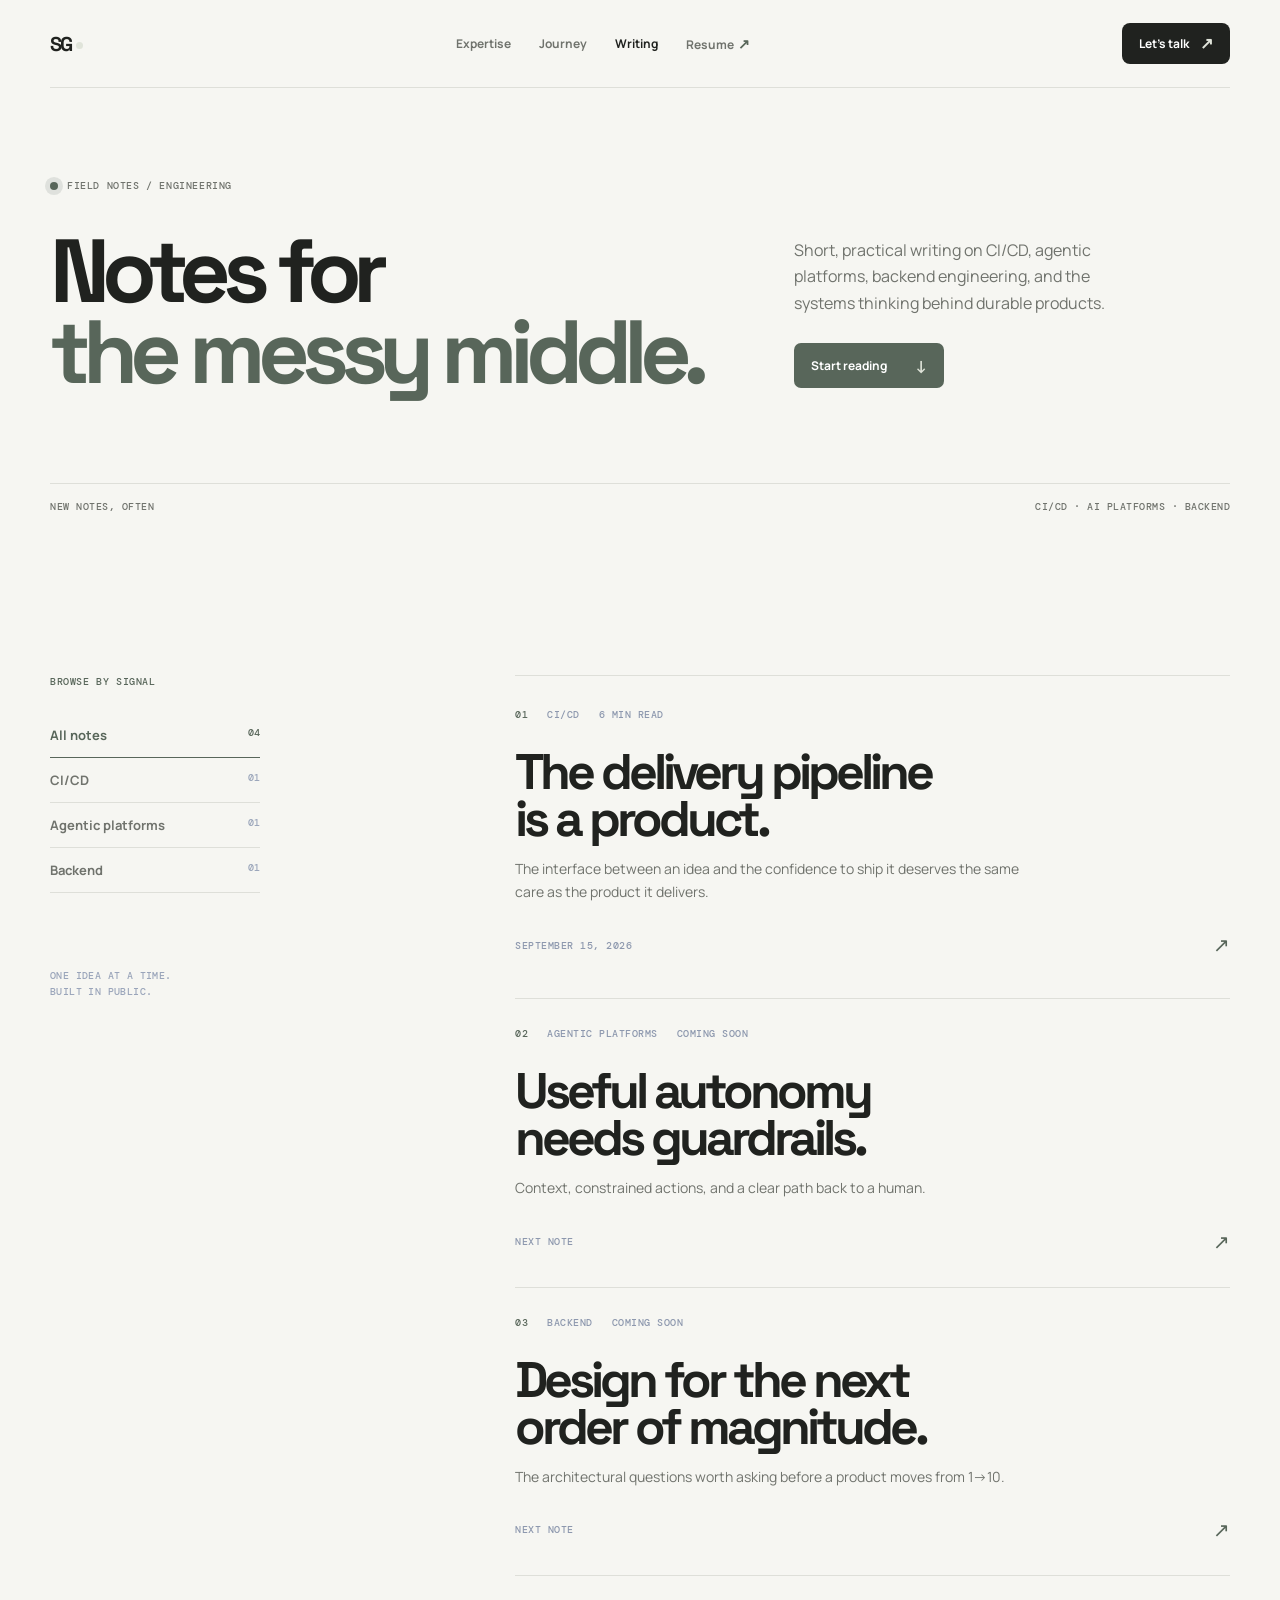
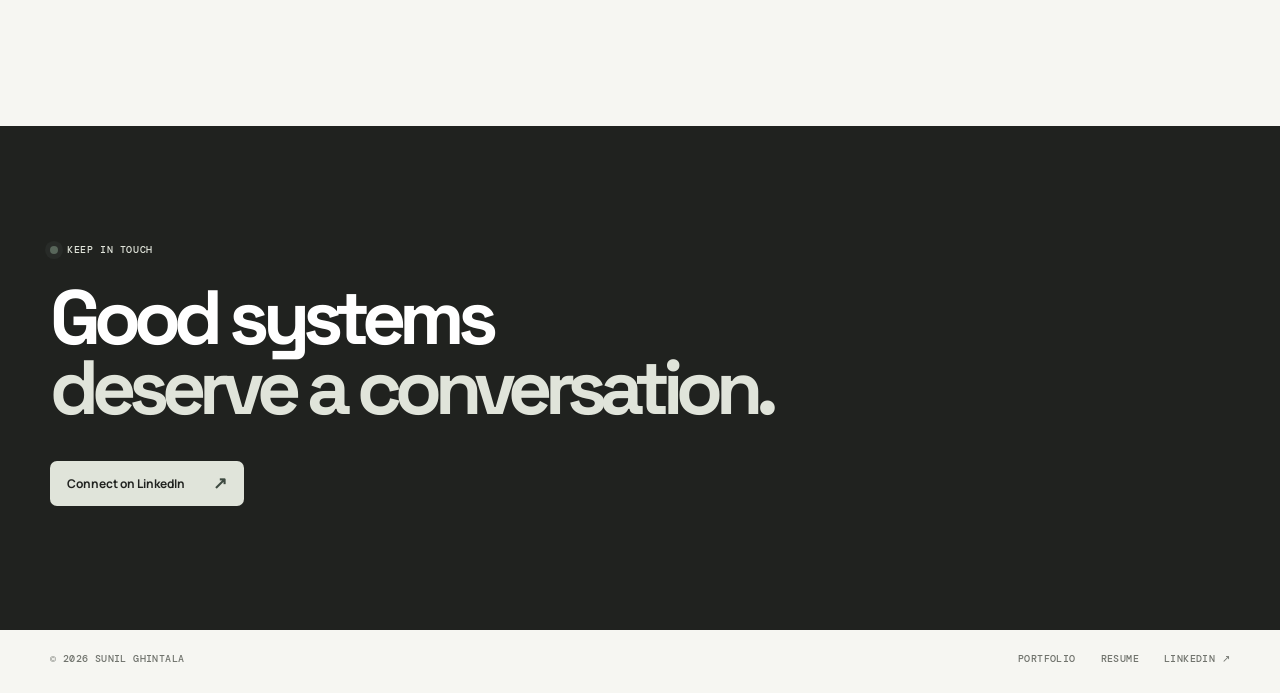
==== commit 1c1b205d: "Bust stylesheet cache for restrained redesign" ====
--- a/blog/index.html
+++ b/blog/index.html
@@ -14,8 +14,8 @@
     <link rel="preconnect" href="https://fonts.googleapis.com" />
     <link rel="preconnect" href="https://fonts.gstatic.com" crossorigin />
     <link href="https://fonts.googleapis.com/css2?family=DM+Mono:wght@400;500&family=Manrope:wght@400;500;600;700;800&family=Space+Grotesk:wght@500;600;700&display=swap" rel="stylesheet" />
-    <link rel="stylesheet" href="../styles.css" />
-    <link rel="stylesheet" href="blog.css" />
+    <link rel="stylesheet" href="../styles.css?v=3" />
+    <link rel="stylesheet" href="blog.css?v=3" />
   </head>
   <body class="blog-page">
     <header class="site-header wrap">
--- a/styles.css
+++ b/styles.css
@@ -1,12 +1,12 @@
 :root {
-  --navy: #111b3a;
-  --blue: #4f6bff;
-  --blue-dark: #2639a5;
-  --lime: #d4f45d;
-  --paper: #f4f7fb;
-  --ink: #111b3a;
-  --muted: #65708b;
-  --line: #dce2ee;
+  --navy: #20221f;
+  --blue: #58665a;
+  --blue-dark: #3e4a41;
+  --lime: #e0e4da;
+  --paper: #f6f6f2;
+  --ink: #20221f;
+  --muted: #70736d;
+  --line: #dedfd9;
   --white: #ffffff;
 }
 
@@ -30,7 +30,7 @@
 
 .hero { min-height: 675px; padding: 79px 0 88px; display: grid; grid-template-columns: 1.12fr .88fr; gap: 80px; align-items: center; }
 .kicker, .eyebrow { display: flex; align-items: center; gap: 9px; margin: 0; font: 500 10px/1.4 "DM Mono", monospace; letter-spacing: .06em; text-transform: uppercase; color: var(--muted); }
-.pulse { width: 8px; height: 8px; background: var(--lime); border-radius: 50%; box-shadow: 0 0 0 5px rgba(212, 244, 93, .23); }
+.pulse { width: 8px; height: 8px; background: var(--blue); border-radius: 50%; box-shadow: 0 0 0 5px rgba(88, 102, 90, .14); }
 .hero h1 { max-width: 720px; margin: 27px 0 28px; font: 700 clamp(54px, 7.2vw, 104px)/.92 "Space Grotesk", sans-serif; letter-spacing: -.085em; }
 .hero h1 mark { display: inline; color: var(--blue); background: none; }
 .hero-lede { max-width: 520px; color: var(--muted); font-size: 17px; line-height: 1.65; margin: 0; }
@@ -41,47 +41,47 @@
 .button-primary { background: var(--blue); color: var(--white); }
 .button-primary span { color: var(--lime); }
 .button-primary:hover { background: var(--blue-dark); }
-.button-ghost { color: var(--ink); border: 1px solid #b8c2d7; background: transparent; }
+.button-ghost { color: var(--ink); border: 1px solid #c5c8c0; background: transparent; }
 .button-ghost span { color: var(--blue); }
-.button-ghost:hover { border-color: var(--blue); background: rgba(79, 107, 255, .05); }
+.button-ghost:hover { border-color: var(--blue); background: rgba(88, 102, 90, .06); }
 .proof-row { display: flex; gap: 0; margin-top: 62px; }
 .proof-row div { display: flex; align-items: center; gap: 10px; border-left: 1px solid var(--line); padding: 0 28px; }
 .proof-row div:first-child { border: 0; padding-left: 0; }
 .proof-row strong { font: 700 28px "Space Grotesk", sans-serif; letter-spacing: -.07em; }
 .proof-row span { color: var(--muted); font: 500 9px/1.3 "DM Mono", monospace; text-transform: uppercase; }
 
-.hero-card { position: relative; min-height: 468px; padding: 22px; overflow: hidden; border-radius: 14px; background: var(--navy); color: var(--white); box-shadow: 0 26px 60px rgba(17, 27, 58, .2); }
-.hero-card::before { content: ""; width: 260px; height: 260px; position: absolute; right: -110px; top: -100px; border-radius: 50%; background: rgba(79, 107, 255, .38); filter: blur(2px); }
-.hero-card-head, .hero-card-foot { position: relative; z-index: 1; display: flex; justify-content: space-between; font: 500 10px "DM Mono", monospace; letter-spacing: .06em; text-transform: uppercase; color: #aeb7d2; }
+.hero-card { position: relative; min-height: 468px; padding: 22px; overflow: hidden; border-radius: 14px; background: var(--navy); color: var(--white); box-shadow: 0 26px 60px rgba(32, 34, 31, .15); }
+.hero-card::before { content: ""; width: 260px; height: 260px; position: absolute; right: -110px; top: -100px; border-radius: 50%; background: rgba(142, 157, 143, .16); filter: blur(2px); }
+.hero-card-head, .hero-card-foot { position: relative; z-index: 1; display: flex; justify-content: space-between; font: 500 10px "DM Mono", monospace; letter-spacing: .06em; text-transform: uppercase; color: #aeb2a9; }
 .status { display: flex; align-items: center; gap: 8px; color: var(--white); }
 .status i { width: 6px; height: 6px; display: block; border-radius: 50%; background: var(--lime); }
 .system-map { position: relative; min-height: 360px; margin: 15px 0; overflow: hidden; border-top: 1px solid rgba(255,255,255,.11); border-bottom: 1px solid rgba(255,255,255,.11); }
 .map-grid { position: absolute; inset: 0; opacity: .25; background-image: linear-gradient(rgba(255,255,255,.09) 1px, transparent 1px), linear-gradient(90deg, rgba(255,255,255,.09) 1px, transparent 1px); background-size: 36px 36px; }
-.map-node { position: absolute; display: flex; flex-direction: column; justify-content: space-between; width: 105px; height: 78px; padding: 10px; border: 1px solid rgba(255,255,255,.38); border-radius: 6px; background: rgba(17,27,58,.76); font: 600 10px/1.1 "Space Grotesk", sans-serif; letter-spacing: .02em; }
+.map-node { position: absolute; display: flex; flex-direction: column; justify-content: space-between; width: 105px; height: 78px; padding: 10px; border: 1px solid rgba(255,255,255,.38); border-radius: 6px; background: rgba(32,34,31,.8); font: 600 10px/1.1 "Space Grotesk", sans-serif; letter-spacing: .02em; }
 .map-node small { font: 500 9px "DM Mono", monospace; color: var(--lime); }.map-node b { font-weight: 600; }
-.node-core { left: 50%; top: 137px; width: 145px; height: 99px; transform: translateX(-50%); border-color: var(--lime); box-shadow: 0 0 0 7px rgba(212,244,93,.08); background: rgba(79,107,255,.35); }
+.node-core { left: 50%; top: 137px; width: 145px; height: 99px; transform: translateX(-50%); border-color: #b7c2b5; box-shadow: 0 0 0 7px rgba(224,228,218,.08); background: rgba(88,102,90,.35); }
 .node-ci { left: 18px; top: 45px; }.node-api { right: 18px; top: 45px; }.node-scale { left: 50%; bottom: 24px; transform: translateX(-50%); }
 .map-line { position: absolute; display: block; height: 1px; background: linear-gradient(90deg, transparent, var(--lime)); transform-origin: left center; opacity: .75; }
 .line-a { width: 190px; left: 107px; top: 124px; transform: rotate(32deg); }.line-b { width: 190px; right: 107px; top: 124px; transform: rotate(148deg); background: linear-gradient(90deg, transparent, var(--blue)); }.line-c { width: 145px; left: 50%; top: 236px; transform: rotate(90deg); background: linear-gradient(90deg, transparent, var(--lime)); }
 .hero-card-foot { color: var(--white); }.card-arrow { color: var(--lime); font-size: 17px; }
 
 .experience-strip { border-top: 1px solid var(--line); border-bottom: 1px solid var(--line); background: var(--white); }
-.strip-inner { min-height: 72px; display: flex; align-items: center; justify-content: space-between; gap: 20px; color: #99a4bb; font: 600 12px "Space Grotesk", sans-serif; letter-spacing: .12em; }
+.strip-inner { min-height: 72px; display: flex; align-items: center; justify-content: space-between; gap: 20px; color: #9a9d96; font: 600 12px "Space Grotesk", sans-serif; letter-spacing: .12em; }
 .strip-label { color: var(--muted); font: 500 10px "DM Mono", monospace; letter-spacing: .04em; text-transform: uppercase; }
 
 .section { padding: 150px 0; }
 .expertise-section { display: grid; grid-template-columns: .72fr 1.28fr; gap: 80px; }
 .eyebrow { color: var(--blue); }.section-intro h2, .writing-head h2 { margin: 22px 0 22px; font: 700 clamp(42px, 5vw, 68px)/.93 "Space Grotesk", sans-serif; letter-spacing: -.085em; }.section-intro h2 em, .writing-head h2 em { color: var(--blue); font-style: normal; }.intro-note { max-width: 260px; margin: 0; color: var(--muted); font-size: 13px; line-height: 1.65; }
-.expertise-grid { display: grid; grid-template-columns: repeat(2, 1fr); gap: 15px; }.expertise-card { min-height: 285px; display: flex; flex-direction: column; padding: 23px; border-radius: 9px; }.expertise-card:nth-child(3) { grid-column: span 2; min-height: 240px; }.card-index { font: 500 10px "DM Mono", monospace; opacity: .7; }.expertise-card h3 { margin: 24px 0 12px; font: 700 31px/.94 "Space Grotesk", sans-serif; letter-spacing: -.065em; }.expertise-card p { max-width: 275px; margin: 0; font-size: 12px; line-height: 1.55; opacity: .75; }.expertise-card a { display: flex; justify-content: space-between; margin-top: auto; padding-top: 24px; font: 600 10px "DM Mono", monospace; text-transform: uppercase; letter-spacing: .04em; }.expertise-card a span { font-size: 17px; line-height: .6; }.card-blue { background: var(--blue); color: var(--white); }.card-blue a { color: var(--lime); }.card-lime { background: var(--lime); color: var(--navy); }.card-lime a { color: var(--blue-dark); }.card-dark { background: var(--navy); color: var(--white); }.card-dark a { color: var(--lime); }
+.expertise-grid { display: grid; grid-template-columns: repeat(2, 1fr); gap: 15px; }.expertise-card { min-height: 285px; display: flex; flex-direction: column; padding: 23px; border-radius: 9px; }.expertise-card:nth-child(3) { grid-column: span 2; min-height: 240px; }.card-index { font: 500 10px "DM Mono", monospace; opacity: .7; }.expertise-card h3 { margin: 24px 0 12px; font: 700 31px/.94 "Space Grotesk", sans-serif; letter-spacing: -.065em; }.expertise-card p { max-width: 275px; margin: 0; font-size: 12px; line-height: 1.55; opacity: .75; }.expertise-card a { display: flex; justify-content: space-between; margin-top: auto; padding-top: 24px; font: 600 10px "DM Mono", monospace; text-transform: uppercase; letter-spacing: .04em; }.expertise-card a span { font-size: 17px; line-height: .6; }.card-blue { background: #dfe5df; color: var(--ink); }.card-blue a { color: var(--blue-dark); }.card-lime { background: #ebede6; color: var(--ink); }.card-lime a { color: var(--blue-dark); }.card-dark { background: var(--navy); color: var(--white); }.card-dark a { color: var(--lime); }
 .icon { position: relative; width: 48px; height: 42px; }.icon i { position: absolute; display: block; }.icon-flow i { width: 13px; height: 13px; border: 2px solid currentColor; border-radius: 50%; }.icon-flow i:nth-child(1){left:0;top:15px}.icon-flow i:nth-child(2){left:18px;top:0}.icon-flow i:nth-child(3){left:35px;top:25px}.icon-flow:before,.icon-flow:after{content:"";position:absolute;width:21px;height:1px;background:currentColor;transform-origin:left}.icon-flow:before{left:10px;top:20px;transform:rotate(-42deg)}.icon-flow:after{left:29px;top:17px;transform:rotate(35deg)}.icon-orbit{border:1px solid currentColor;border-radius:50%;width:40px;height:40px;transform:rotate(-25deg)}.icon-orbit:before,.icon-orbit:after{content:"";position:absolute;inset:5px;border:1px solid currentColor;border-radius:50%;transform:rotate(60deg)}.icon-orbit:after{inset:15px;background:currentColor;border:0}.icon-stack i{left:3px;width:37px;height:16px;border:1px solid currentColor;border-radius:3px;transform:skewY(-11deg)}.icon-stack i:nth-child(1){top:0}.icon-stack i:nth-child(2){top:10px}.icon-stack i:nth-child(3){top:20px}
 
-.signal-section { padding: 115px 0; background: var(--navy); color: var(--white); }.signal-inner { display: grid; grid-template-columns: .8fr 1.2fr; gap: 100px; }.eyebrow-light { color: var(--lime); }.signal-copy h2 { margin: 23px 0; font: 700 clamp(44px, 5vw, 68px)/.93 "Space Grotesk", sans-serif; letter-spacing: -.085em; }.signal-copy h2 em { color: var(--lime); font-style: normal; }.signal-copy>p:last-child { max-width: 280px; color: #9aa8c8; font-size: 13px; line-height: 1.6; }.signal-stats { border-top: 1px solid rgba(255,255,255,.2); }.signal-stats div { display: flex; align-items: center; justify-content: space-between; padding: 23px 0; border-bottom: 1px solid rgba(255,255,255,.2); }.signal-stats strong { color: var(--lime); font: 700 clamp(34px, 4vw, 55px) "Space Grotesk", sans-serif; letter-spacing: -.08em; }.signal-stats span { width: 145px; color: #9aa8c8; font: 500 10px/1.5 "DM Mono", monospace; text-transform: uppercase; }
+.signal-section { padding: 115px 0; background: var(--navy); color: var(--white); }.signal-inner { display: grid; grid-template-columns: .8fr 1.2fr; gap: 100px; }.eyebrow-light { color: var(--lime); }.signal-copy h2 { margin: 23px 0; font: 700 clamp(44px, 5vw, 68px)/.93 "Space Grotesk", sans-serif; letter-spacing: -.085em; }.signal-copy h2 em { color: var(--lime); font-style: normal; }.signal-copy>p:last-child { max-width: 280px; color: #a4aaa0; font-size: 13px; line-height: 1.6; }.signal-stats { border-top: 1px solid rgba(255,255,255,.2); }.signal-stats div { display: flex; align-items: center; justify-content: space-between; padding: 23px 0; border-bottom: 1px solid rgba(255,255,255,.2); }.signal-stats strong { color: var(--lime); font: 700 clamp(34px, 4vw, 55px) "Space Grotesk", sans-serif; letter-spacing: -.08em; }.signal-stats span { width: 145px; color: #a4aaa0; font: 500 10px/1.5 "DM Mono", monospace; text-transform: uppercase; }
 
 .journey-section { display: grid; grid-template-columns: .72fr 1.28fr; gap: 80px; }.journey-list { border-top: 1px solid var(--line); }.journey-list article { display: grid; grid-template-columns: 42px 1fr 80px; align-items: start; gap: 16px; padding: 25px 0 29px; border-bottom: 1px solid var(--line); }.journey-list article>span { color: var(--blue); font: 500 10px "DM Mono", monospace; }.journey-list h3 { margin: 0 0 8px; font: 700 22px "Space Grotesk", sans-serif; letter-spacing: -.05em; }.journey-list p { margin: 0; max-width: 390px; color: var(--muted); font-size: 13px; line-height: 1.55; }.journey-list b { justify-self: end; color: var(--blue); font: 600 11px "DM Mono", monospace; }
 
 .writing-section { padding: 0 0 150px; }.writing-head { display: flex; align-items: end; justify-content: space-between; border-bottom: 1px solid var(--line); padding-bottom: 35px; }.writing-head .button { margin-bottom: 4px; }.writing-grid { display: grid; grid-template-columns: 1.35fr .65fr; gap: 15px; }.writing-card { display: flex; flex-direction: column; min-height: 285px; padding: 25px; background: var(--white); border-radius: 9px; transition: transform .2s ease, box-shadow .2s ease; }.writing-card:hover { transform: translateY(-4px); box-shadow: 0 15px 35px rgba(17, 27, 58, .1); }.featured-writing { background: var(--blue); color: var(--white); }.writing-meta { display: flex; justify-content: space-between; font: 500 10px "DM Mono", monospace; letter-spacing: .04em; text-transform: uppercase; opacity: .75; }.writing-card h3 { margin: 48px 0 14px; font: 700 clamp(28px, 3.2vw, 44px)/.95 "Space Grotesk", sans-serif; letter-spacing: -.07em; }.writing-card p { max-width: 430px; margin: 0; font-size: 13px; line-height: 1.6; opacity: .75; }.writing-link { margin-top: auto; padding-top: 30px; color: var(--lime); font: 600 10px "DM Mono", monospace; text-transform: uppercase; letter-spacing: .04em; }
 
-.closing-section { padding: 122px 0 130px; background: var(--lime); }.closing-inner h2 { max-width: 820px; margin: 26px 0 38px; font: 700 clamp(48px, 6.6vw, 92px)/.91 "Space Grotesk", sans-serif; letter-spacing: -.09em; }.closing-inner h2 em { color: var(--blue); font-style: normal; }.closing-inner .button-primary { background: var(--navy); }.closing-inner .button-primary:hover { background: var(--blue-dark); }
+.closing-section { padding: 122px 0 130px; background: #e4e6df; }.closing-inner h2 { max-width: 820px; margin: 26px 0 38px; font: 700 clamp(48px, 6.6vw, 92px)/.91 "Space Grotesk", sans-serif; letter-spacing: -.09em; }.closing-inner h2 em { color: var(--blue); font-style: normal; }.closing-inner .button-primary { background: var(--navy); }.closing-inner .button-primary:hover { background: var(--blue-dark); }
 .site-footer { display: flex; justify-content: space-between; padding: 22px 0 28px; color: var(--muted); font: 500 10px "DM Mono", monospace; letter-spacing: .04em; text-transform: uppercase; }.footer-links { display: flex; gap: 25px; }.footer-links a:hover { color: var(--blue); }
 
 @media (max-width: 800px) { .wrap { width: min(100% - 40px, 1180px); }.site-header { height: 76px; }.site-header nav { display: none; }.header-cta { padding: 10px 13px; }.hero { min-height: auto; padding: 78px 0 80px; grid-template-columns: 1fr; gap: 55px; }.hero h1 { font-size: clamp(53px, 14vw, 90px); }.hero-card { min-height: 420px; }.experience-strip .strip-inner { flex-wrap: wrap; justify-content: flex-start; padding: 19px 0; gap: 14px 22px; }.strip-label { width: 100%; }.section { padding: 95px 0; }.expertise-section,.journey-section,.signal-inner { grid-template-columns: 1fr; gap: 42px; }.expertise-grid { gap: 10px; }.expertise-card:nth-child(3) { grid-column: span 2; }.signal-section { padding: 90px 0; }.writing-section { padding-bottom: 95px; }.writing-grid { grid-template-columns: 1fr; }.writing-card { min-height: 265px; }.closing-section { padding: 90px 0; }.site-footer { gap: 24px; flex-wrap: wrap; } }
--- a/blog/blog.css
+++ b/blog/blog.css
@@ -18,7 +18,7 @@
 .sidebar-note { margin-top: 75px; color: #9aa5ba; font: 500 10px/1.55 "DM Mono", monospace; letter-spacing: .04em; text-transform: uppercase; }
 .post-feed { border-top: 1px solid var(--line); }
 .post-card { padding: 28px 0 32px; border-bottom: 1px solid var(--line); transition: padding .2s ease, background .2s ease; }
-.post-card:hover { padding-inline: 15px; background: rgba(79, 107, 255, .05); }
+.post-card:hover { padding-inline: 15px; background: rgba(88, 102, 90, .06); }
 .post-card.post-featured { padding-top: 32px; padding-bottom: 40px; }
 .post-meta { display: flex; gap: 19px; color: #8d98ae; font: 500 10px "DM Mono", monospace; letter-spacing: .05em; text-transform: uppercase; }
 .post-meta span:first-child { color: var(--blue); }
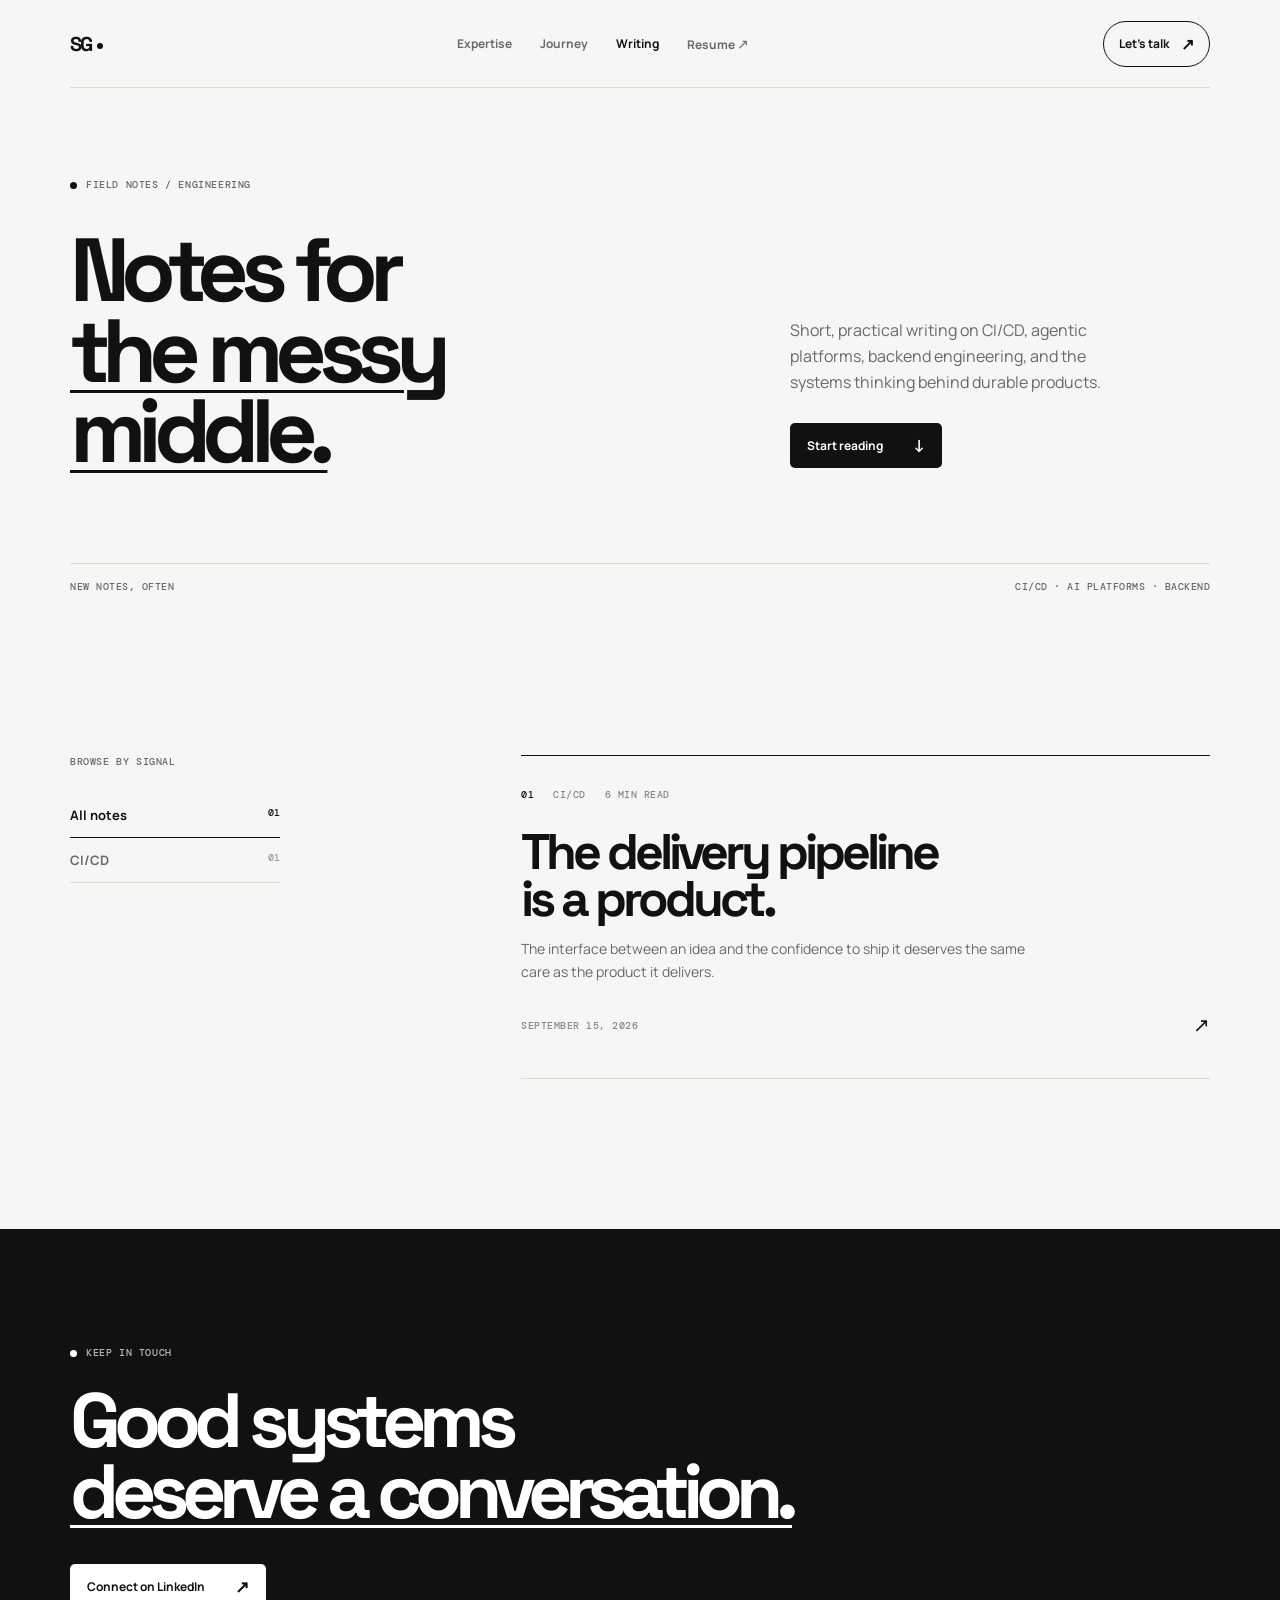
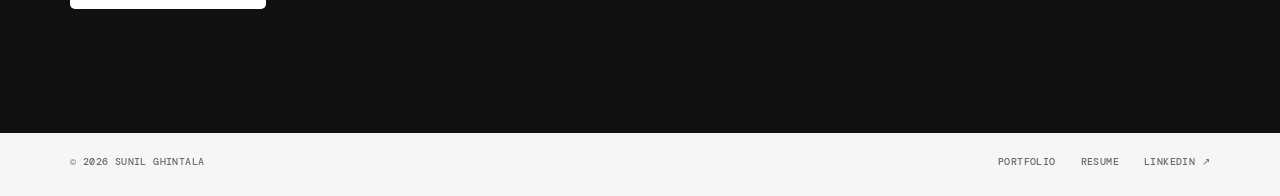
==== commit 8f9c64fd: "Simplify profile to monochrome executive presentation" ====
--- a/blog/index.html
+++ b/blog/index.html
@@ -14,8 +14,8 @@
     <link rel="preconnect" href="https://fonts.googleapis.com" />
     <link rel="preconnect" href="https://fonts.gstatic.com" crossorigin />
     <link href="https://fonts.googleapis.com/css2?family=DM+Mono:wght@400;500&family=Manrope:wght@400;500;600;700;800&family=Space+Grotesk:wght@500;600;700&display=swap" rel="stylesheet" />
-    <link rel="stylesheet" href="../styles.css?v=3" />
-    <link rel="stylesheet" href="blog.css?v=3" />
+    <link rel="stylesheet" href="../styles.css?v=4" />
+    <link rel="stylesheet" href="blog.css?v=4" />
   </head>
   <body class="blog-page">
     <header class="site-header wrap">
@@ -30,11 +30,9 @@
         <div class="blog-rule"><span>New notes, often</span><span>CI/CD · AI platforms · Backend</span></div>
       </header>
       <section class="blog-content wrap" id="latest">
-        <aside class="blog-sidebar"><p class="eyebrow">Browse by signal</p><a class="topic active" href="#latest">All notes <span>04</span></a><a class="topic" href="#cicd">CI/CD <span>01</span></a><a class="topic" href="#agents">Agentic platforms <span>01</span></a><a class="topic" href="#backend">Backend <span>01</span></a><p class="sidebar-note">One idea at a time.<br />Built in public.</p></aside>
+        <aside class="blog-sidebar"><p class="eyebrow">Browse by signal</p><a class="topic active" href="#latest">All notes <span>01</span></a><a class="topic" href="#cicd">CI/CD <span>01</span></a></aside>
         <div class="post-feed">
           <article class="post-card post-featured" id="cicd"><div class="post-meta"><span>01</span><span>CI/CD</span><span>6 min read</span></div><h2><a href="delivery-pipeline-is-a-product.html">The delivery pipeline<br />is a product.</a></h2><p>The interface between an idea and the confidence to ship it deserves the same care as the product it delivers.</p><div class="post-bottom"><time datetime="2026-09-15">September 15, 2026</time><a class="post-arrow" href="delivery-pipeline-is-a-product.html" aria-label="Read The delivery pipeline is a product">↗</a></div></article>
-          <article class="post-card" id="agents"><div class="post-meta"><span>02</span><span>Agentic platforms</span><span>Coming soon</span></div><h2>Useful autonomy<br />needs guardrails.</h2><p>Context, constrained actions, and a clear path back to a human.</p><div class="post-bottom"><span>Next note</span><span class="post-arrow">↗</span></div></article>
-          <article class="post-card" id="backend"><div class="post-meta"><span>03</span><span>Backend</span><span>Coming soon</span></div><h2>Design for the next<br />order of magnitude.</h2><p>The architectural questions worth asking before a product moves from 1→10.</p><div class="post-bottom"><span>Next note</span><span class="post-arrow">↗</span></div></article>
         </div>
       </section>
       <section class="blog-cta"><div class="wrap"><p class="eyebrow eyebrow-light"><span class="pulse"></span> Keep in touch</p><h2>Good systems<br /><em>deserve a conversation.</em></h2><a class="button button-primary" href="https://www.linkedin.com/in/sunil-ghintala/" target="_blank" rel="noreferrer">Connect on LinkedIn <span>↗</span></a></div></section>
--- a/styles.css
+++ b/styles.css
@@ -1,88 +1,24 @@
-:root {
-  --navy: #20221f;
-  --blue: #58665a;
-  --blue-dark: #3e4a41;
-  --lime: #e0e4da;
-  --paper: #f6f6f2;
-  --ink: #20221f;
-  --muted: #70736d;
-  --line: #dedfd9;
-  --white: #ffffff;
-}
-
-* { box-sizing: border-box; }
-html { scroll-behavior: smooth; }
-body { margin: 0; background: var(--paper); color: var(--ink); font-family: Manrope, Arial, sans-serif; }
-a { color: inherit; text-decoration: none; }
-.wrap { width: min(1180px, calc(100% - 64px)); margin-inline: auto; }
-
-.site-header { height: 88px; display: flex; align-items: center; justify-content: space-between; gap: 24px; }
-.logo { display: inline-flex; align-items: center; gap: 5px; font-family: "Space Grotesk", sans-serif; font-size: 20px; font-weight: 700; letter-spacing: -.08em; }
-.logo span { letter-spacing: -.09em; }
-.logo i { width: 7px; height: 7px; display: block; background: var(--lime); border-radius: 50%; margin-top: 4px; }
-nav { display: flex; align-items: center; gap: 28px; font-size: 12px; font-weight: 700; color: var(--muted); }
-nav a { transition: color .2s ease; }
-nav a:hover { color: var(--ink); }
-nav b { color: var(--blue); font-size: 14px; margin-left: 2px; }
-.header-cta { display: inline-flex; align-items: center; gap: 11px; background: var(--navy); color: var(--white); padding: 12px 17px; border-radius: 8px; font-size: 12px; font-weight: 700; transition: transform .2s ease, background .2s ease; }
-.header-cta span { color: var(--lime); font-size: 16px; line-height: .7; }
-.header-cta:hover { transform: translateY(-2px); background: var(--blue-dark); }
-
-.hero { min-height: 675px; padding: 79px 0 88px; display: grid; grid-template-columns: 1.12fr .88fr; gap: 80px; align-items: center; }
-.kicker, .eyebrow { display: flex; align-items: center; gap: 9px; margin: 0; font: 500 10px/1.4 "DM Mono", monospace; letter-spacing: .06em; text-transform: uppercase; color: var(--muted); }
-.pulse { width: 8px; height: 8px; background: var(--blue); border-radius: 50%; box-shadow: 0 0 0 5px rgba(88, 102, 90, .14); }
-.hero h1 { max-width: 720px; margin: 27px 0 28px; font: 700 clamp(54px, 7.2vw, 104px)/.92 "Space Grotesk", sans-serif; letter-spacing: -.085em; }
-.hero h1 mark { display: inline; color: var(--blue); background: none; }
-.hero-lede { max-width: 520px; color: var(--muted); font-size: 17px; line-height: 1.65; margin: 0; }
-.hero-actions { display: flex; flex-wrap: wrap; gap: 12px; margin-top: 35px; }
-.button { display: inline-flex; align-items: center; justify-content: space-between; gap: 28px; padding: 14px 17px; border-radius: 7px; font-size: 12px; font-weight: 700; transition: transform .2s ease, background .2s ease, border-color .2s ease; }
-.button span { font-size: 17px; line-height: .7; }
-.button:hover { transform: translateY(-2px); }
-.button-primary { background: var(--blue); color: var(--white); }
-.button-primary span { color: var(--lime); }
-.button-primary:hover { background: var(--blue-dark); }
-.button-ghost { color: var(--ink); border: 1px solid #c5c8c0; background: transparent; }
-.button-ghost span { color: var(--blue); }
-.button-ghost:hover { border-color: var(--blue); background: rgba(88, 102, 90, .06); }
-.proof-row { display: flex; gap: 0; margin-top: 62px; }
-.proof-row div { display: flex; align-items: center; gap: 10px; border-left: 1px solid var(--line); padding: 0 28px; }
-.proof-row div:first-child { border: 0; padding-left: 0; }
-.proof-row strong { font: 700 28px "Space Grotesk", sans-serif; letter-spacing: -.07em; }
-.proof-row span { color: var(--muted); font: 500 9px/1.3 "DM Mono", monospace; text-transform: uppercase; }
-
-.hero-card { position: relative; min-height: 468px; padding: 22px; overflow: hidden; border-radius: 14px; background: var(--navy); color: var(--white); box-shadow: 0 26px 60px rgba(32, 34, 31, .15); }
-.hero-card::before { content: ""; width: 260px; height: 260px; position: absolute; right: -110px; top: -100px; border-radius: 50%; background: rgba(142, 157, 143, .16); filter: blur(2px); }
-.hero-card-head, .hero-card-foot { position: relative; z-index: 1; display: flex; justify-content: space-between; font: 500 10px "DM Mono", monospace; letter-spacing: .06em; text-transform: uppercase; color: #aeb2a9; }
-.status { display: flex; align-items: center; gap: 8px; color: var(--white); }
-.status i { width: 6px; height: 6px; display: block; border-radius: 50%; background: var(--lime); }
-.system-map { position: relative; min-height: 360px; margin: 15px 0; overflow: hidden; border-top: 1px solid rgba(255,255,255,.11); border-bottom: 1px solid rgba(255,255,255,.11); }
-.map-grid { position: absolute; inset: 0; opacity: .25; background-image: linear-gradient(rgba(255,255,255,.09) 1px, transparent 1px), linear-gradient(90deg, rgba(255,255,255,.09) 1px, transparent 1px); background-size: 36px 36px; }
-.map-node { position: absolute; display: flex; flex-direction: column; justify-content: space-between; width: 105px; height: 78px; padding: 10px; border: 1px solid rgba(255,255,255,.38); border-radius: 6px; background: rgba(32,34,31,.8); font: 600 10px/1.1 "Space Grotesk", sans-serif; letter-spacing: .02em; }
-.map-node small { font: 500 9px "DM Mono", monospace; color: var(--lime); }.map-node b { font-weight: 600; }
-.node-core { left: 50%; top: 137px; width: 145px; height: 99px; transform: translateX(-50%); border-color: #b7c2b5; box-shadow: 0 0 0 7px rgba(224,228,218,.08); background: rgba(88,102,90,.35); }
-.node-ci { left: 18px; top: 45px; }.node-api { right: 18px; top: 45px; }.node-scale { left: 50%; bottom: 24px; transform: translateX(-50%); }
-.map-line { position: absolute; display: block; height: 1px; background: linear-gradient(90deg, transparent, var(--lime)); transform-origin: left center; opacity: .75; }
-.line-a { width: 190px; left: 107px; top: 124px; transform: rotate(32deg); }.line-b { width: 190px; right: 107px; top: 124px; transform: rotate(148deg); background: linear-gradient(90deg, transparent, var(--blue)); }.line-c { width: 145px; left: 50%; top: 236px; transform: rotate(90deg); background: linear-gradient(90deg, transparent, var(--lime)); }
-.hero-card-foot { color: var(--white); }.card-arrow { color: var(--lime); font-size: 17px; }
-
-.experience-strip { border-top: 1px solid var(--line); border-bottom: 1px solid var(--line); background: var(--white); }
-.strip-inner { min-height: 72px; display: flex; align-items: center; justify-content: space-between; gap: 20px; color: #9a9d96; font: 600 12px "Space Grotesk", sans-serif; letter-spacing: .12em; }
-.strip-label { color: var(--muted); font: 500 10px "DM Mono", monospace; letter-spacing: .04em; text-transform: uppercase; }
-
-.section { padding: 150px 0; }
-.expertise-section { display: grid; grid-template-columns: .72fr 1.28fr; gap: 80px; }
-.eyebrow { color: var(--blue); }.section-intro h2, .writing-head h2 { margin: 22px 0 22px; font: 700 clamp(42px, 5vw, 68px)/.93 "Space Grotesk", sans-serif; letter-spacing: -.085em; }.section-intro h2 em, .writing-head h2 em { color: var(--blue); font-style: normal; }.intro-note { max-width: 260px; margin: 0; color: var(--muted); font-size: 13px; line-height: 1.65; }
-.expertise-grid { display: grid; grid-template-columns: repeat(2, 1fr); gap: 15px; }.expertise-card { min-height: 285px; display: flex; flex-direction: column; padding: 23px; border-radius: 9px; }.expertise-card:nth-child(3) { grid-column: span 2; min-height: 240px; }.card-index { font: 500 10px "DM Mono", monospace; opacity: .7; }.expertise-card h3 { margin: 24px 0 12px; font: 700 31px/.94 "Space Grotesk", sans-serif; letter-spacing: -.065em; }.expertise-card p { max-width: 275px; margin: 0; font-size: 12px; line-height: 1.55; opacity: .75; }.expertise-card a { display: flex; justify-content: space-between; margin-top: auto; padding-top: 24px; font: 600 10px "DM Mono", monospace; text-transform: uppercase; letter-spacing: .04em; }.expertise-card a span { font-size: 17px; line-height: .6; }.card-blue { background: #dfe5df; color: var(--ink); }.card-blue a { color: var(--blue-dark); }.card-lime { background: #ebede6; color: var(--ink); }.card-lime a { color: var(--blue-dark); }.card-dark { background: var(--navy); color: var(--white); }.card-dark a { color: var(--lime); }
-.icon { position: relative; width: 48px; height: 42px; }.icon i { position: absolute; display: block; }.icon-flow i { width: 13px; height: 13px; border: 2px solid currentColor; border-radius: 50%; }.icon-flow i:nth-child(1){left:0;top:15px}.icon-flow i:nth-child(2){left:18px;top:0}.icon-flow i:nth-child(3){left:35px;top:25px}.icon-flow:before,.icon-flow:after{content:"";position:absolute;width:21px;height:1px;background:currentColor;transform-origin:left}.icon-flow:before{left:10px;top:20px;transform:rotate(-42deg)}.icon-flow:after{left:29px;top:17px;transform:rotate(35deg)}.icon-orbit{border:1px solid currentColor;border-radius:50%;width:40px;height:40px;transform:rotate(-25deg)}.icon-orbit:before,.icon-orbit:after{content:"";position:absolute;inset:5px;border:1px solid currentColor;border-radius:50%;transform:rotate(60deg)}.icon-orbit:after{inset:15px;background:currentColor;border:0}.icon-stack i{left:3px;width:37px;height:16px;border:1px solid currentColor;border-radius:3px;transform:skewY(-11deg)}.icon-stack i:nth-child(1){top:0}.icon-stack i:nth-child(2){top:10px}.icon-stack i:nth-child(3){top:20px}
-
-.signal-section { padding: 115px 0; background: var(--navy); color: var(--white); }.signal-inner { display: grid; grid-template-columns: .8fr 1.2fr; gap: 100px; }.eyebrow-light { color: var(--lime); }.signal-copy h2 { margin: 23px 0; font: 700 clamp(44px, 5vw, 68px)/.93 "Space Grotesk", sans-serif; letter-spacing: -.085em; }.signal-copy h2 em { color: var(--lime); font-style: normal; }.signal-copy>p:last-child { max-width: 280px; color: #a4aaa0; font-size: 13px; line-height: 1.6; }.signal-stats { border-top: 1px solid rgba(255,255,255,.2); }.signal-stats div { display: flex; align-items: center; justify-content: space-between; padding: 23px 0; border-bottom: 1px solid rgba(255,255,255,.2); }.signal-stats strong { color: var(--lime); font: 700 clamp(34px, 4vw, 55px) "Space Grotesk", sans-serif; letter-spacing: -.08em; }.signal-stats span { width: 145px; color: #a4aaa0; font: 500 10px/1.5 "DM Mono", monospace; text-transform: uppercase; }
-
-.journey-section { display: grid; grid-template-columns: .72fr 1.28fr; gap: 80px; }.journey-list { border-top: 1px solid var(--line); }.journey-list article { display: grid; grid-template-columns: 42px 1fr 80px; align-items: start; gap: 16px; padding: 25px 0 29px; border-bottom: 1px solid var(--line); }.journey-list article>span { color: var(--blue); font: 500 10px "DM Mono", monospace; }.journey-list h3 { margin: 0 0 8px; font: 700 22px "Space Grotesk", sans-serif; letter-spacing: -.05em; }.journey-list p { margin: 0; max-width: 390px; color: var(--muted); font-size: 13px; line-height: 1.55; }.journey-list b { justify-self: end; color: var(--blue); font: 600 11px "DM Mono", monospace; }
-
-.writing-section { padding: 0 0 150px; }.writing-head { display: flex; align-items: end; justify-content: space-between; border-bottom: 1px solid var(--line); padding-bottom: 35px; }.writing-head .button { margin-bottom: 4px; }.writing-grid { display: grid; grid-template-columns: 1.35fr .65fr; gap: 15px; }.writing-card { display: flex; flex-direction: column; min-height: 285px; padding: 25px; background: var(--white); border-radius: 9px; transition: transform .2s ease, box-shadow .2s ease; }.writing-card:hover { transform: translateY(-4px); box-shadow: 0 15px 35px rgba(17, 27, 58, .1); }.featured-writing { background: var(--blue); color: var(--white); }.writing-meta { display: flex; justify-content: space-between; font: 500 10px "DM Mono", monospace; letter-spacing: .04em; text-transform: uppercase; opacity: .75; }.writing-card h3 { margin: 48px 0 14px; font: 700 clamp(28px, 3.2vw, 44px)/.95 "Space Grotesk", sans-serif; letter-spacing: -.07em; }.writing-card p { max-width: 430px; margin: 0; font-size: 13px; line-height: 1.6; opacity: .75; }.writing-link { margin-top: auto; padding-top: 30px; color: var(--lime); font: 600 10px "DM Mono", monospace; text-transform: uppercase; letter-spacing: .04em; }
-
-.closing-section { padding: 122px 0 130px; background: #e4e6df; }.closing-inner h2 { max-width: 820px; margin: 26px 0 38px; font: 700 clamp(48px, 6.6vw, 92px)/.91 "Space Grotesk", sans-serif; letter-spacing: -.09em; }.closing-inner h2 em { color: var(--blue); font-style: normal; }.closing-inner .button-primary { background: var(--navy); }.closing-inner .button-primary:hover { background: var(--blue-dark); }
-.site-footer { display: flex; justify-content: space-between; padding: 22px 0 28px; color: var(--muted); font: 500 10px "DM Mono", monospace; letter-spacing: .04em; text-transform: uppercase; }.footer-links { display: flex; gap: 25px; }.footer-links a:hover { color: var(--blue); }
-
-@media (max-width: 800px) { .wrap { width: min(100% - 40px, 1180px); }.site-header { height: 76px; }.site-header nav { display: none; }.header-cta { padding: 10px 13px; }.hero { min-height: auto; padding: 78px 0 80px; grid-template-columns: 1fr; gap: 55px; }.hero h1 { font-size: clamp(53px, 14vw, 90px); }.hero-card { min-height: 420px; }.experience-strip .strip-inner { flex-wrap: wrap; justify-content: flex-start; padding: 19px 0; gap: 14px 22px; }.strip-label { width: 100%; }.section { padding: 95px 0; }.expertise-section,.journey-section,.signal-inner { grid-template-columns: 1fr; gap: 42px; }.expertise-grid { gap: 10px; }.expertise-card:nth-child(3) { grid-column: span 2; }.signal-section { padding: 90px 0; }.writing-section { padding-bottom: 95px; }.writing-grid { grid-template-columns: 1fr; }.writing-card { min-height: 265px; }.closing-section { padding: 90px 0; }.site-footer { gap: 24px; flex-wrap: wrap; } }
-@media (max-width: 520px) { .wrap { width: calc(100% - 32px); }.hero { padding-top: 62px; }.proof-row { justify-content: space-between; }.proof-row div { padding: 0 12px; gap: 6px; }.proof-row div:first-child { padding-left: 0; }.proof-row strong { font-size: 23px; }.proof-row span { font-size: 8px; }.hero-card { min-height: 390px; padding: 17px; }.system-map { min-height: 300px; }.map-node { transform: scale(.84); }.node-core { transform: translateX(-50%) scale(.84); }.node-scale { transform: translateX(-50%) scale(.84); }.node-ci { left: -2px; }.node-api { right: -2px; }.line-a { left: 77px; width: 160px; }.line-b { right: 77px; width: 160px; }.writing-head { display: block; }.writing-head .button { margin-top: 25px; }.journey-list article { grid-template-columns: 30px 1fr; }.journey-list b { grid-column: 2; justify-self: start; margin-top: 12px; }.footer-links { gap: 15px; } }
+:root { --black:#111; --white:#fff; --paper:#f6f6f4; --gray:#696969; --line:#d9d9d5; }
+* { box-sizing:border-box; }
+html { scroll-behavior:smooth; }
+body { margin:0; background:var(--paper); color:var(--black); font-family:Manrope,Arial,sans-serif; }
+a { color:inherit; text-decoration:none; }
+.wrap { width:min(1140px,calc(100% - 64px)); margin-inline:auto; }
+.site-header { height:88px; display:flex; align-items:center; justify-content:space-between; gap:24px; border-bottom:1px solid var(--line); }
+.logo { display:inline-flex; align-items:center; gap:5px; font:700 20px/1 "Space Grotesk",sans-serif; letter-spacing:-.08em; }.logo i { width:6px; height:6px; display:block; margin-top:4px; border-radius:50%; background:var(--black); }
+nav { display:flex; align-items:center; gap:28px; color:var(--gray); font-size:12px; font-weight:700; } nav a:hover { color:var(--black); } nav b { font-size:14px; font-weight:500; }
+.header-cta { display:inline-flex; align-items:center; gap:12px; padding:11px 15px; border:1px solid var(--black); border-radius:999px; font-size:12px; font-weight:700; transition:background .2s,color .2s; }.header-cta span { font-size:16px; }.header-cta:hover { background:var(--black); color:var(--white); }
+.hero { min-height:620px; padding:96px 0 100px; display:grid; grid-template-columns:1.1fr .9fr; gap:92px; align-items:center; }
+.kicker,.eyebrow { display:flex; align-items:center; gap:9px; margin:0; color:var(--gray); font:500 10px/1.4 "DM Mono",monospace; letter-spacing:.06em; text-transform:uppercase; }.pulse { width:7px; height:7px; background:var(--black); border-radius:50%; }
+.hero h1 { max-width:660px; margin:27px 0 28px; font:700 clamp(56px,7.5vw,104px)/.9 "Space Grotesk",sans-serif; letter-spacing:-.095em; }.hero h1 em,.section-intro h2 em,.writing-row h2 em { font-style:normal; text-decoration:underline; text-decoration-thickness:3px; text-underline-offset:7px; }
+.hero-lede { max-width:525px; margin:0; color:var(--gray); font-size:17px; line-height:1.65; }.hero-actions { display:flex; flex-wrap:wrap; gap:11px; margin-top:35px; }
+.button { display:inline-flex; align-items:center; justify-content:space-between; gap:30px; padding:14px 17px; border-radius:5px; font-size:12px; font-weight:700; transition:transform .2s,background .2s,color .2s; }.button span { font-size:17px; line-height:.7; }.button:hover { transform:translateY(-2px); }.button-primary { background:var(--black); color:var(--white); }.button-primary:hover { background:#333; }.button-ghost { border:1px solid #b9b9b4; }.button-ghost:hover { border-color:var(--black); background:var(--white); }
+.hero-proof { border-top:2px solid var(--black); }.hero-proof .eyebrow { padding:16px 0 23px; color:var(--black); }.proof-item { display:flex; align-items:center; gap:20px; padding:22px 0; border-top:1px solid var(--line); }.proof-item strong { min-width:135px; font:700 clamp(36px,4vw,58px)/.9 "Space Grotesk",sans-serif; letter-spacing:-.09em; }.proof-item span { color:var(--gray); font:500 10px/1.5 "DM Mono",monospace; text-transform:uppercase; }
+.rule-section,.experience-section,.writing-section { padding:115px 0; border-top:1px solid var(--line); display:grid; grid-template-columns:.7fr 1.3fr; gap:80px; }.section-label { display:flex; flex-direction:column; gap:7px; color:var(--gray); font:500 10px/1.4 "DM Mono",monospace; letter-spacing:.06em; text-transform:uppercase; }.section-label span:first-child { color:var(--black); }
+.outcome-list { border-top:1px solid var(--black); }.outcome-list article { display:grid; grid-template-columns:125px 1fr 22px; gap:20px; padding:25px 0 28px; border-bottom:1px solid var(--line); }.outcome-type { color:var(--gray); font:500 10px "DM Mono",monospace; text-transform:uppercase; }.outcome-list h2 { margin:0 0 11px; font:700 28px/1 "Space Grotesk",sans-serif; letter-spacing:-.07em; }.outcome-list p { max-width:520px; margin:0; color:var(--gray); font-size:13px; line-height:1.6; }.outcome-arrow { font-size:18px; }.outcome-list article:hover h2 { text-decoration:underline; text-decoration-thickness:2px; text-underline-offset:5px; }
+.experience-section { padding-top:0; }.experience-list { border-top:1px solid var(--black); }.experience-list div { display:grid; grid-template-columns:120px 1fr 180px; gap:18px; padding:22px 0; border-bottom:1px solid var(--line); align-items:baseline; }.experience-list span,.experience-list em { color:var(--gray); font:500 10px "DM Mono",monospace; text-transform:uppercase; }.experience-list strong { font:700 21px "Space Grotesk",sans-serif; letter-spacing:-.05em; }.experience-list em { font-style:normal; justify-self:end; }
+.writing-section { padding-top:0; padding-bottom:135px; }.writing-row { display:flex; justify-content:space-between; gap:40px; border-top:1px solid var(--black); padding-top:23px; }.writing-row h2 { margin:23px 0 16px; font:700 clamp(34px,4.5vw,58px)/.93 "Space Grotesk",sans-serif; letter-spacing:-.08em; }.writing-row>div>p:last-child { max-width:480px; margin:0; color:var(--gray); font-size:14px; line-height:1.6; }.writing-row .button { align-self:start; margin-top:0; white-space:nowrap; }
+.closing-section { padding:120px 0 130px; border-top:1px solid var(--black); background:var(--black); color:var(--white); }.closing-section .kicker { color:#b9b9b4; }.closing-section .pulse { background:var(--white); }.closing-section h2 { max-width:700px; margin:28px 0 38px; font:700 clamp(50px,6.5vw,90px)/.9 "Space Grotesk",sans-serif; letter-spacing:-.095em; }.closing-section h2 em { font-style:normal; text-decoration:underline; text-decoration-thickness:3px; text-underline-offset:7px; }.closing-section .button-primary { background:var(--white); color:var(--black); }.closing-section .button-primary:hover { background:#ddd; }
+.site-footer { display:flex; justify-content:space-between; gap:24px; padding:22px 0 28px; color:var(--gray); font:500 10px "DM Mono",monospace; letter-spacing:.04em; text-transform:uppercase; }.footer-links { display:flex; gap:25px; }.footer-links a:hover { color:var(--black); }
+@media(max-width:800px){.wrap{width:min(100% - 40px,1140px)}.site-header{height:76px}.site-header nav{display:none}.hero{min-height:auto;padding:75px 0 80px;grid-template-columns:1fr;gap:67px}.hero h1{font-size:clamp(54px,14vw,90px)}.hero-proof{max-width:600px}.rule-section,.experience-section,.writing-section{grid-template-columns:1fr;gap:42px;padding:90px 0}.outcome-list article{grid-template-columns:100px 1fr 20px}.experience-section{padding-top:0}.writing-section{padding-bottom:95px}.writing-row{display:block}.writing-row .button{margin-top:28px}.closing-section{padding:90px 0}.site-footer{flex-wrap:wrap}}
+@media(max-width:520px){.wrap{width:calc(100% - 32px)}.proof-item{gap:12px}.proof-item strong{min-width:105px;font-size:38px}.outcome-list article{grid-template-columns:1fr 18px}.outcome-type{grid-column:1/-1}.outcome-list h2{font-size:25px}.experience-list div{grid-template-columns:1fr 1fr;gap:9px}.experience-list em{grid-column:2;grid-row:1;justify-self:end}.writing-row h2{font-size:39px}.footer-links{gap:15px}}
--- a/blog/blog.css
+++ b/blog/blog.css
@@ -1,44 +1,12 @@
-.blog-page .site-header { border-bottom: 1px solid var(--line); }
-.blog-page nav a.active { color: var(--ink); }
-.blog-hero { padding: 91px 0 46px; }
-.blog-hero-grid { display: grid; grid-template-columns: 1.2fr .8fr; gap: 90px; align-items: end; margin-top: 38px; }
-.blog-hero h1 { margin: 0; font: 700 clamp(54px, 7vw, 100px)/.9 "Space Grotesk", sans-serif; letter-spacing: -.09em; }
-.blog-hero h1 mark { background: none; color: var(--blue); }
-.blog-hero-grid > div:last-child { max-width: 350px; padding-bottom: 4px; }
-.blog-hero-grid > div:last-child p { margin: 0; color: var(--muted); font-size: 16px; line-height: 1.65; }
-.blog-hero-grid .button { margin-top: 27px; }
-.blog-rule { display: flex; justify-content: space-between; border-top: 1px solid var(--line); padding-top: 16px; margin-top: 91px; color: var(--muted); font: 500 10px "DM Mono", monospace; letter-spacing: .05em; text-transform: uppercase; }
-.blog-content { display: grid; grid-template-columns: .7fr 1.3fr; gap: 80px; padding: 116px 0 150px; }
-.blog-sidebar { position: relative; }
-.blog-sidebar .eyebrow { margin-bottom: 24px; }
-.topic { display: flex; justify-content: space-between; max-width: 210px; padding: 13px 0; border-bottom: 1px solid var(--line); color: var(--muted); font-size: 13px; font-weight: 700; }
-.topic span { color: #9aa5ba; font: 500 10px "DM Mono", monospace; }
-.topic.active { color: var(--blue); border-color: var(--blue); }
-.topic.active span { color: var(--blue); }
-.sidebar-note { margin-top: 75px; color: #9aa5ba; font: 500 10px/1.55 "DM Mono", monospace; letter-spacing: .04em; text-transform: uppercase; }
-.post-feed { border-top: 1px solid var(--line); }
-.post-card { padding: 28px 0 32px; border-bottom: 1px solid var(--line); transition: padding .2s ease, background .2s ease; }
-.post-card:hover { padding-inline: 15px; background: rgba(88, 102, 90, .06); }
-.post-card.post-featured { padding-top: 32px; padding-bottom: 40px; }
-.post-meta { display: flex; gap: 19px; color: #8d98ae; font: 500 10px "DM Mono", monospace; letter-spacing: .05em; text-transform: uppercase; }
-.post-meta span:first-child { color: var(--blue); }
-.post-card h2 { margin: 28px 0 14px; font: 700 clamp(31px, 4vw, 50px)/.94 "Space Grotesk", sans-serif; letter-spacing: -.08em; }
-.post-card h2 a:hover { color: var(--blue); }
-.post-card p { max-width: 510px; margin: 0; color: var(--muted); font-size: 14px; line-height: 1.65; }
-.post-bottom { display: flex; justify-content: space-between; align-items: center; margin-top: 29px; color: #8d98ae; font: 500 10px "DM Mono", monospace; letter-spacing: .05em; text-transform: uppercase; }
-.post-arrow { color: var(--blue); font-size: 20px; }
-.blog-cta { padding: 117px 0 124px; background: var(--navy); color: var(--white); }
-.blog-cta h2 { margin: 25px 0 38px; font: 700 clamp(47px, 6vw, 80px)/.92 "Space Grotesk", sans-serif; letter-spacing: -.09em; }
-.blog-cta h2 em { color: var(--lime); font-style: normal; }
-.blog-cta .eyebrow-light { color: var(--lime); }
-.blog-cta .button-primary { background: var(--lime); color: var(--navy); }.blog-cta .button-primary span { color: var(--blue-dark); }
-
-.article-shell { padding: 91px 0 135px; }
-.article-header { max-width: 930px; }
-.back-link { color: var(--muted); font: 500 10px "DM Mono", monospace; letter-spacing: .05em; text-transform: uppercase; }.back-link:hover { color: var(--blue); }
-.article-meta { display: flex; gap: 19px; margin-top: 61px; color: #8d98ae; font: 500 10px "DM Mono", monospace; letter-spacing: .05em; text-transform: uppercase; }.article-meta span:first-child { color: var(--blue); }
-.article-header h1 { margin: 28px 0 0; font: 700 clamp(54px, 7.6vw, 104px)/.9 "Space Grotesk", sans-serif; letter-spacing: -.09em; }.article-header h1 mark { background: none; color: var(--blue); }
-.article-dek { max-width: 590px; margin: 34px 0 0; color: var(--muted); font-size: 20px; line-height: 1.5; letter-spacing: -.04em; }
-.article-body { max-width: 680px; margin-top: 100px; }.article-body p { margin: 0 0 26px; color: #4c5872; font-size: 17px; line-height: 1.82; }.article-body .dropcap:first-letter { float: left; padding: 8px 10px 0 0; color: var(--blue); font: 700 70px/.7 "Space Grotesk", sans-serif; }.article-body h2 { margin: 68px 0 18px; font: 700 31px/1 "Space Grotesk", sans-serif; letter-spacing: -.07em; }.article-body ul { margin: 0 0 28px; padding-left: 23px; }.article-body li { padding-left: 6px; color: #4c5872; font-size: 16px; line-height: 1.85; }.article-signoff { display: flex; justify-content: space-between; gap: 20px; margin-top: 67px; padding-top: 19px; border-top: 1px solid var(--line); font: 500 10px "DM Mono", monospace; letter-spacing: .05em; text-transform: uppercase; }.article-signoff a { color: var(--blue); }
-
-@media (max-width: 800px) { .blog-hero { padding-top: 74px; }.blog-hero-grid,.blog-content { grid-template-columns: 1fr; gap: 40px; }.blog-hero-grid > div:last-child { max-width: 420px; }.blog-rule { margin-top: 65px; gap: 15px; line-height: 1.5; }.blog-rule span:last-child { text-align: right; }.blog-content { padding: 90px 0 96px; }.sidebar-note { margin-top: 43px; }.post-card h2 { font-size: 35px; }.blog-cta { padding: 90px 0; }.article-shell { padding-top: 74px; }.article-meta { margin-top: 45px; flex-wrap: wrap; gap: 11px; }.article-header h1 { font-size: clamp(49px, 13vw, 80px); }.article-dek { font-size: 18px; }.article-body { margin-top: 68px; }.article-body p { font-size: 16px; }.article-body h2 { margin-top: 52px; font-size: 28px; }.article-signoff { flex-wrap: wrap; } }
+.blog-page .site-header { border-bottom:1px solid var(--line); }
+.blog-page nav a.active { color:var(--black); }
+.blog-hero { padding:90px 0 46px; }
+.blog-hero-grid { display:grid; grid-template-columns:1.2fr .8fr; gap:90px; align-items:end; margin-top:38px; }
+.blog-hero h1 { margin:0; font:700 clamp(56px,7vw,100px)/.9 "Space Grotesk",sans-serif; letter-spacing:-.095em; }.blog-hero h1 mark { background:none; color:var(--black); text-decoration:underline; text-decoration-thickness:3px; text-underline-offset:8px; }
+.blog-hero-grid>div:last-child { max-width:350px; padding-bottom:4px; }.blog-hero-grid>div:last-child p { margin:0; color:var(--gray); font-size:16px; line-height:1.65; }.blog-hero-grid .button { margin-top:27px; }
+.blog-rule { display:flex; justify-content:space-between; border-top:1px solid var(--line); padding-top:16px; margin-top:91px; color:var(--gray); font:500 10px "DM Mono",monospace; letter-spacing:.05em; text-transform:uppercase; }
+.blog-content { display:grid; grid-template-columns:.7fr 1.3fr; gap:80px; padding:116px 0 150px; }.blog-sidebar .eyebrow { margin-bottom:24px; }.topic { display:flex; justify-content:space-between; max-width:210px; padding:13px 0; border-bottom:1px solid var(--line); color:var(--gray); font-size:13px; font-weight:700; }.topic span { color:#999; font:500 10px "DM Mono",monospace; }.topic.active { color:var(--black); border-color:var(--black); }.topic.active span { color:var(--black); }.sidebar-note { margin-top:75px; color:#999; font:500 10px/1.55 "DM Mono",monospace; letter-spacing:.04em; text-transform:uppercase; }
+.post-feed { border-top:1px solid var(--black); }.post-card { padding:28px 0 32px; border-bottom:1px solid var(--line); transition:padding .2s,background .2s; }.post-card:hover { padding-inline:15px; background:#eee; }.post-card.post-featured { padding-top:32px; padding-bottom:40px; }.post-meta { display:flex; gap:19px; color:#888; font:500 10px "DM Mono",monospace; letter-spacing:.05em; text-transform:uppercase; }.post-meta span:first-child { color:var(--black); }.post-card h2 { margin:28px 0 14px; font:700 clamp(31px,4vw,50px)/.94 "Space Grotesk",sans-serif; letter-spacing:-.08em; }.post-card h2 a:hover { text-decoration:underline; text-decoration-thickness:2px; text-underline-offset:5px; }.post-card p { max-width:510px; margin:0; color:var(--gray); font-size:14px; line-height:1.65; }.post-bottom { display:flex; justify-content:space-between; align-items:center; margin-top:29px; color:#888; font:500 10px "DM Mono",monospace; letter-spacing:.05em; text-transform:uppercase; }.post-arrow { color:var(--black); font-size:20px; }
+.blog-cta { padding:117px 0 124px; background:var(--black); color:var(--white); }.blog-cta h2 { margin:25px 0 38px; font:700 clamp(47px,6vw,80px)/.92 "Space Grotesk",sans-serif; letter-spacing:-.09em; }.blog-cta h2 em { font-style:normal; text-decoration:underline; text-decoration-thickness:3px; text-underline-offset:7px; }.blog-cta .eyebrow-light { color:#b9b9b4; }.blog-cta .pulse { background:var(--white); }.blog-cta .button-primary { background:var(--white); color:var(--black); }.blog-cta .button-primary:hover { background:#ddd; }
+.article-shell { padding:90px 0 135px; }.article-header { max-width:930px; }.back-link { color:var(--gray); font:500 10px "DM Mono",monospace; letter-spacing:.05em; text-transform:uppercase; }.back-link:hover { color:var(--black); }.article-meta { display:flex; gap:19px; margin-top:61px; color:#888; font:500 10px "DM Mono",monospace; letter-spacing:.05em; text-transform:uppercase; }.article-meta span:first-child { color:var(--black); }.article-header h1 { margin:28px 0 0; font:700 clamp(54px,7.6vw,104px)/.9 "Space Grotesk",sans-serif; letter-spacing:-.095em; }.article-header h1 mark { background:none; text-decoration:underline; text-decoration-thickness:3px; text-underline-offset:8px; }.article-dek { max-width:590px; margin:34px 0 0; color:var(--gray); font-size:20px; line-height:1.5; letter-spacing:-.04em; }.article-body { max-width:680px; margin-top:100px; }.article-body p { margin:0 0 26px; color:#4e4e4e; font-size:17px; line-height:1.82; }.article-body .dropcap:first-letter { float:left; padding:8px 10px 0 0; color:var(--black); font:700 70px/.7 "Space Grotesk",sans-serif; }.article-body h2 { margin:68px 0 18px; font:700 31px/1 "Space Grotesk",sans-serif; letter-spacing:-.07em; }.article-body ul { margin:0 0 28px; padding-left:23px; }.article-body li { padding-left:6px; color:#4e4e4e; font-size:16px; line-height:1.85; }.article-signoff { display:flex; justify-content:space-between; gap:20px; margin-top:67px; padding-top:19px; border-top:1px solid var(--line); font:500 10px "DM Mono",monospace; letter-spacing:.05em; text-transform:uppercase; }.article-signoff a { color:var(--black); text-decoration:underline; text-underline-offset:4px; }
+@media(max-width:800px){.blog-hero{padding-top:74px}.blog-hero-grid,.blog-content{grid-template-columns:1fr;gap:40px}.blog-hero-grid>div:last-child{max-width:420px}.blog-rule{margin-top:65px;gap:15px;line-height:1.5}.blog-rule span:last-child{text-align:right}.blog-content{padding:90px 0 96px}.sidebar-note{margin-top:43px}.post-card h2{font-size:35px}.blog-cta{padding:90px 0}.article-shell{padding-top:74px}.article-meta{margin-top:45px;flex-wrap:wrap;gap:11px}.article-header h1{font-size:clamp(49px,13vw,80px)}.article-dek{font-size:18px}.article-body{margin-top:68px}.article-body p{font-size:16px}.article-body h2{margin-top:52px;font-size:28px}.article-signoff{flex-wrap:wrap}}
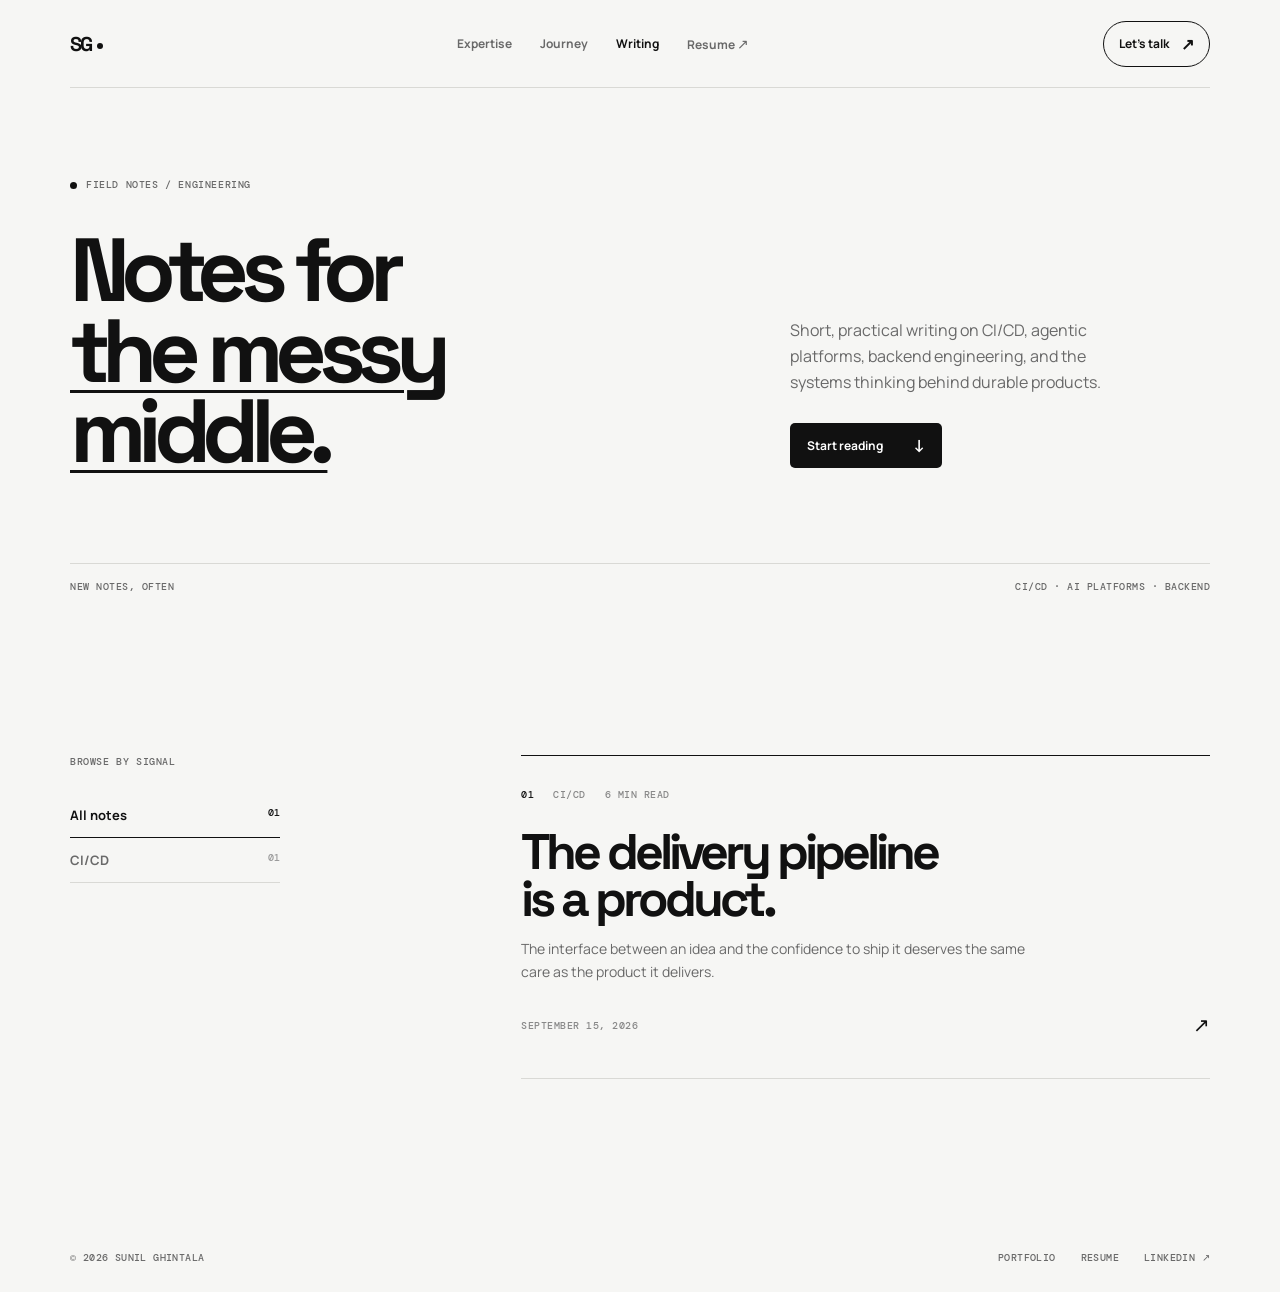
==== commit d9fa3dfe: "Condense site to monochrome proof-led profile" ====
--- a/blog/index.html
+++ b/blog/index.html
@@ -35,7 +35,6 @@
           <article class="post-card post-featured" id="cicd"><div class="post-meta"><span>01</span><span>CI/CD</span><span>6 min read</span></div><h2><a href="delivery-pipeline-is-a-product.html">The delivery pipeline<br />is a product.</a></h2><p>The interface between an idea and the confidence to ship it deserves the same care as the product it delivers.</p><div class="post-bottom"><time datetime="2026-09-15">September 15, 2026</time><a class="post-arrow" href="delivery-pipeline-is-a-product.html" aria-label="Read The delivery pipeline is a product">↗</a></div></article>
         </div>
       </section>
-      <section class="blog-cta"><div class="wrap"><p class="eyebrow eyebrow-light"><span class="pulse"></span> Keep in touch</p><h2>Good systems<br /><em>deserve a conversation.</em></h2><a class="button button-primary" href="https://www.linkedin.com/in/sunil-ghintala/" target="_blank" rel="noreferrer">Connect on LinkedIn <span>↗</span></a></div></section>
     </main>
     <footer class="site-footer wrap"><span>© <span id="year"></span> Sunil Ghintala</span><span class="footer-links"><a href="../">Portfolio</a><a href="../assets/Sunil_Ghintala_Resume.pdf" target="_blank" rel="noreferrer">Resume</a><a href="https://www.linkedin.com/in/sunil-ghintala/" target="_blank" rel="noreferrer">LinkedIn ↗</a></span></footer>
     <script>document.getElementById('year').textContent = new Date().getFullYear();</script>
